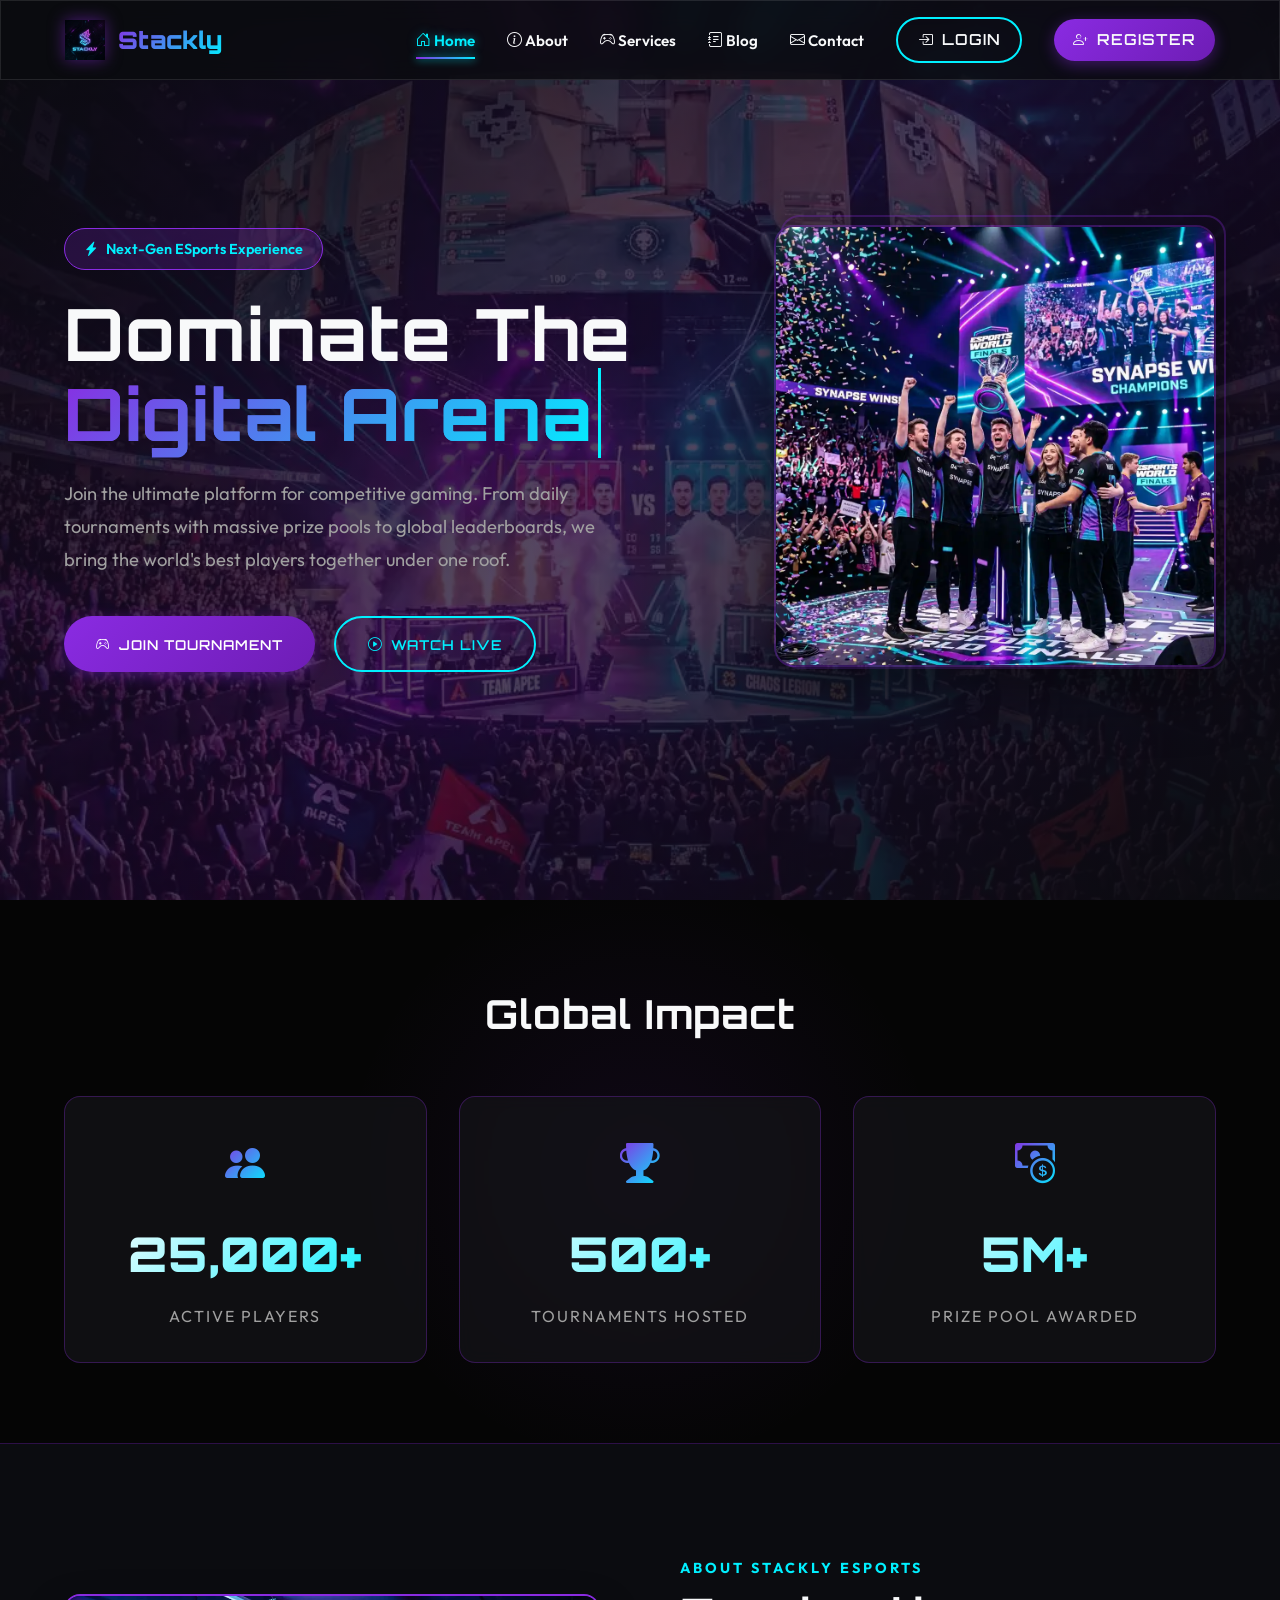
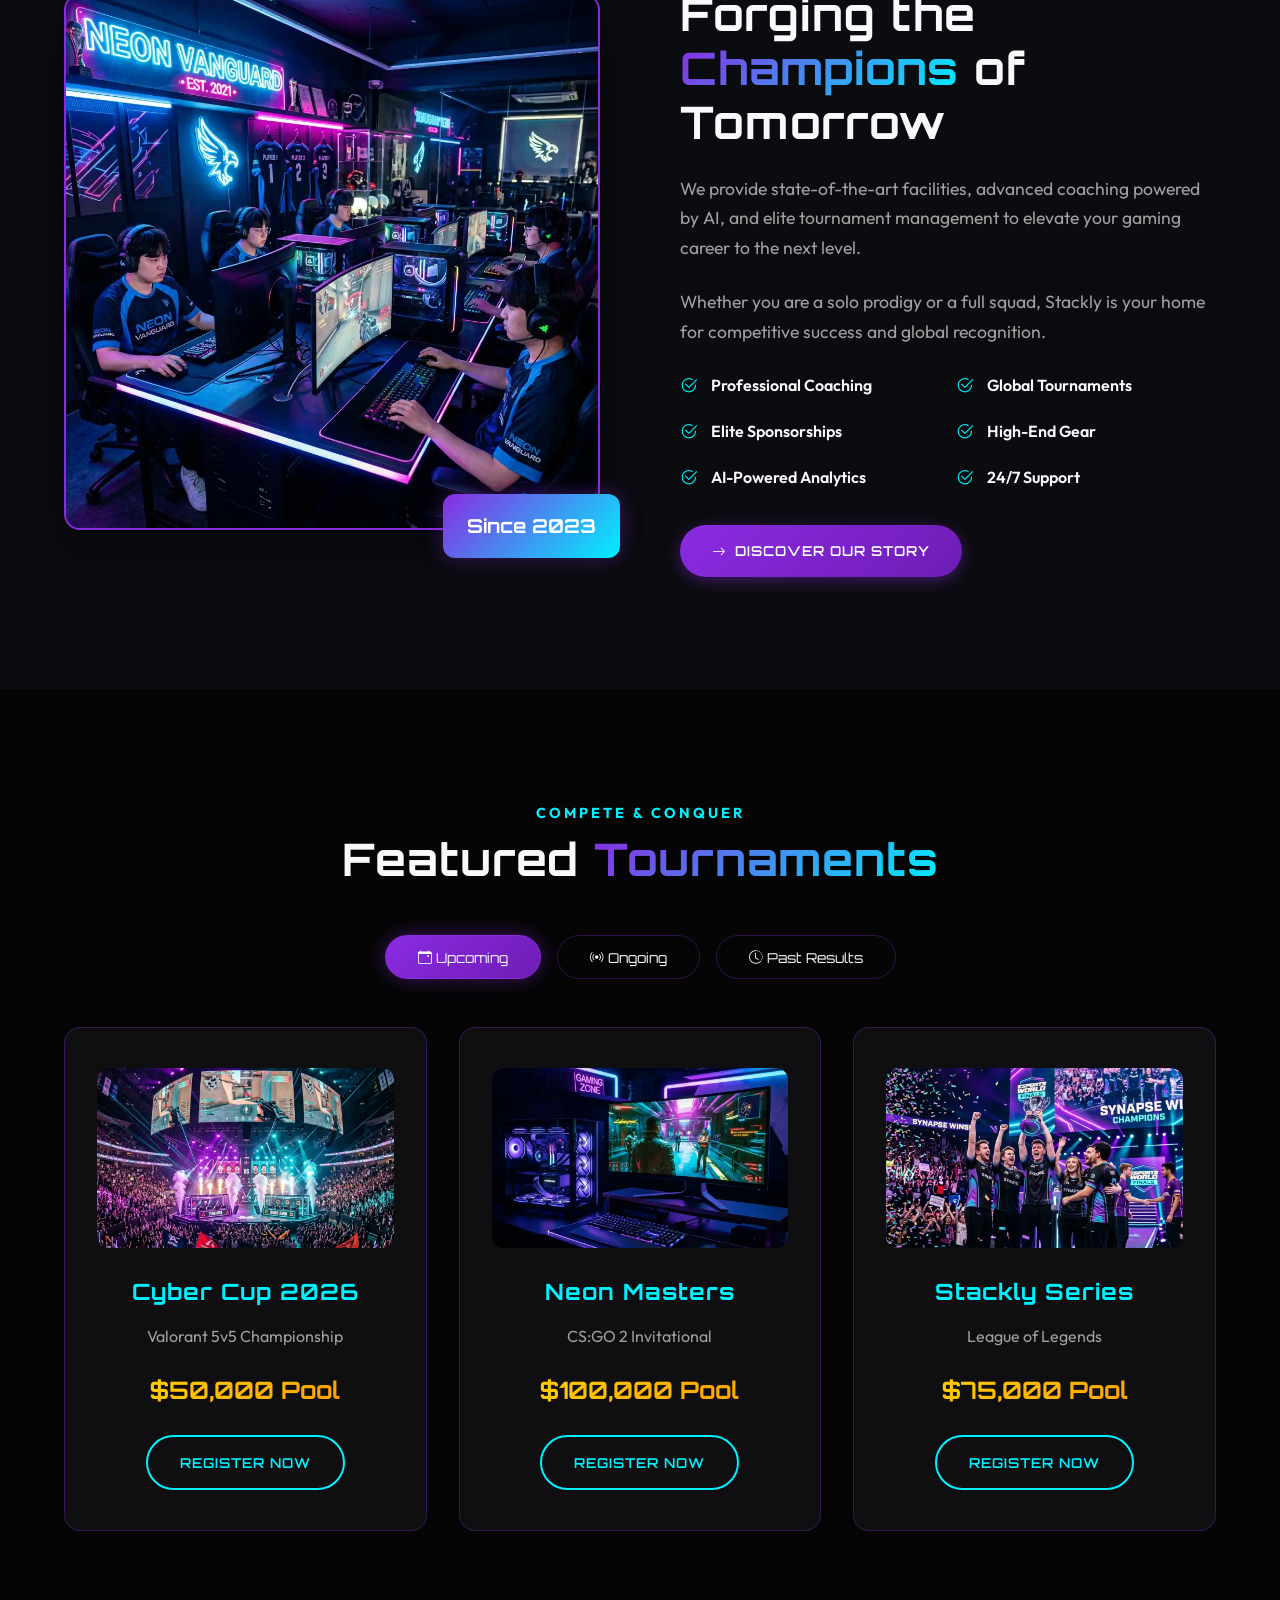
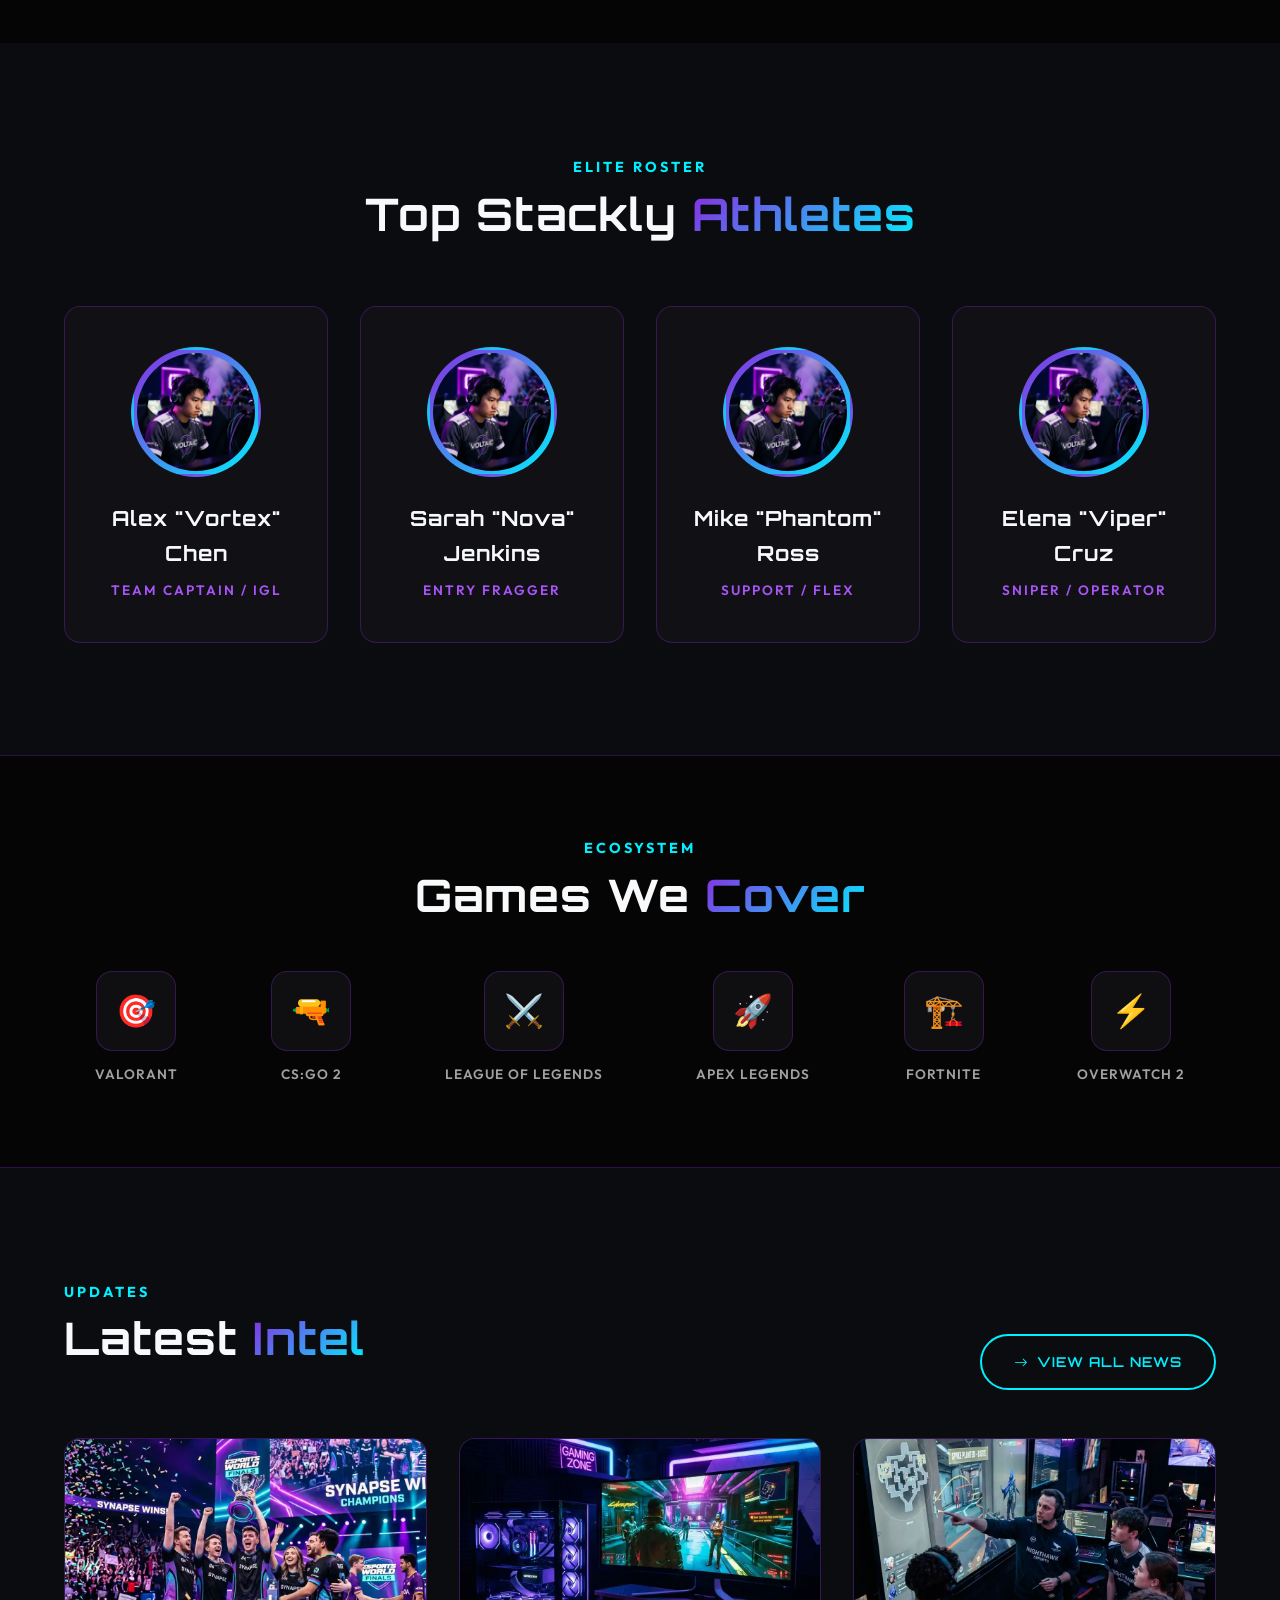
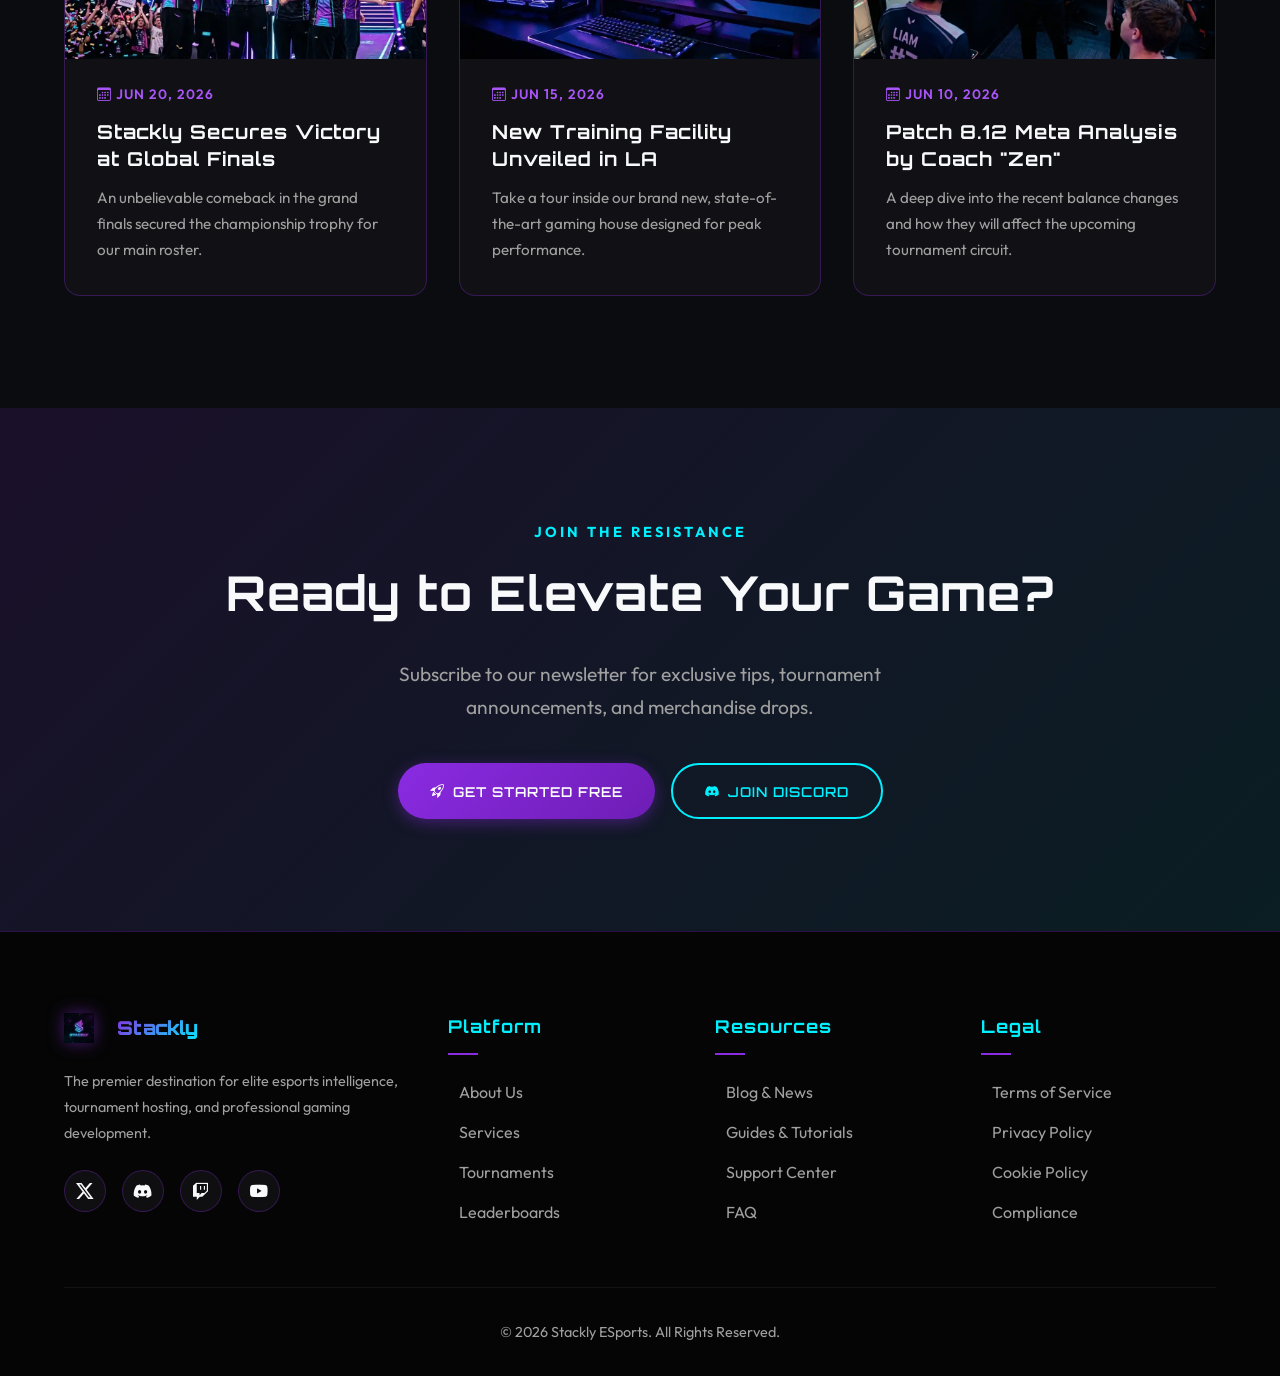
==== index.html @ c058a85f "Update website with premium design and images" ====
<!DOCTYPE html>
<html lang="en">
<head>
  <meta charset="UTF-8">
  <meta name="viewport" content="width=device-width, initial-scale=1.0">
  <meta name="description" content="Stackly ESports - The premier platform for professional gaming, tournaments, and esports news.">
  <title>Stackly || ESports Platform</title>
  <link href="https://cdn.jsdelivr.net/npm/bootstrap-icons@1.11.3/font/bootstrap-icons.css" rel="stylesheet">
  <link rel="stylesheet" href="style.css">
  <style>
    /* ===== HERO ===== */
    .hero-section {
      min-height: 100vh;
      display: flex;
      align-items: center;
      position: relative;
      overflow: hidden;
    }
    .hero-bg {
      position: absolute;
      top: 0; left: 0; width: 100%; height: 100%;
      z-index: 0;
    }
    .hero-bg img {
      width: 100%; height: 100%; object-fit: cover;
      filter: brightness(0.3);
    }
    .hero-overlay {
      position: absolute;
      top: 0; left: 0; width: 100%; height: 100%;
      background: linear-gradient(135deg, rgba(11,12,16,0.92), rgba(138,43,226,0.15), rgba(11,12,16,0.95));
      z-index: 1;
    }
    .hero-grid {
      display: grid;
      grid-template-columns: 1.2fr 0.8fr;
      gap: 3rem;
      align-items: center;
      position: relative;
      z-index: 2;
    }
    .hero-badge {
      display: inline-flex;
      align-items: center;
      gap: 0.5rem;
      padding: 0.5rem 1.2rem;
      background: rgba(138, 43, 226, 0.2);
      border: 1px solid var(--primary-color);
      border-radius: 25px;
      color: var(--secondary-color);
      font-weight: 600;
      margin-bottom: 1.5rem;
      font-size: 0.9rem;
      animation: pulse 2s ease infinite;
    }
    .hero-title {
      font-size: 4.5rem;
      line-height: 1.1;
      margin-bottom: 1.5rem;
    }
    .hero-title span {
      background: linear-gradient(135deg, var(--primary-color), var(--secondary-color));
      -webkit-background-clip: text;
      -webkit-text-fill-color: transparent;
      background-clip: text;
    }
    .typed-wrapper {
      display: inline-block;
      min-width: 200px;
    }
    .typed-text {
      border-right: 3px solid var(--secondary-color);
      padding-right: 5px;
      animation: glow 2s ease infinite;
    }
    .hero-text {
      font-size: 1.15rem;
      color: var(--text-muted);
      max-width: 550px;
      margin-bottom: 2.5rem;
      line-height: 1.8;
    }
    .hero-buttons {
      display: flex;
      gap: 1.2rem;
      flex-wrap: wrap;
    }
    .hero-image {
      position: relative;
    }
    .hero-image img {
      width: 100%;
      border-radius: 20px;
      border: 2px solid var(--border-color);
      box-shadow: 0 20px 60px rgba(0,0,0,0.5);
      animation: float 6s ease-in-out infinite;
    }
    .hero-image::before {
      content: '';
      position: absolute;
      top: -10px; right: -10px;
      width: 100%; height: 100%;
      border: 2px solid var(--primary-color);
      border-radius: 20px;
      z-index: -1;
      opacity: 0.3;
    }

    /* ===== STATS ===== */
    .stats-section {
      padding: 5rem 0;
      background: var(--darker-bg);
      border-bottom: 1px solid var(--border-color);
      position: relative;
      overflow: hidden;
    }
    .stats-section::before {
      content: '';
      position: absolute;
      top: 50%; left: 50%;
      width: 600px; height: 600px;
      background: radial-gradient(circle, rgba(138,43,226,0.08), transparent 70%);
      transform: translate(-50%, -50%);
    }
    .stats-title { text-align: center; font-size: 2.5rem; margin-bottom: 3rem; position: relative; }
    .stats-grid { display: grid; grid-template-columns: repeat(auto-fit, minmax(250px, 1fr)); gap: 2rem; }
    .stat-card { text-align: center; padding: 2rem; position: relative; }
    .stat-icon { font-size: 2.5rem; margin-bottom: 1rem; }
    .stat-icon i { background: linear-gradient(135deg, var(--primary-color), var(--secondary-color)); -webkit-background-clip: text; -webkit-text-fill-color: transparent; }
    .stat-number { font-size: 3rem; font-weight: 900; font-family: 'Orbitron', sans-serif; background: linear-gradient(135deg, #fff, var(--secondary-color)); -webkit-background-clip: text; -webkit-text-fill-color: transparent; }
    .stat-label { font-size: 1rem; color: var(--text-muted); text-transform: uppercase; letter-spacing: 2px; margin-top: 0.5rem; }

    /* ===== ABOUT ===== */
    .about-section { padding: 7rem 0; position: relative; overflow: hidden; }
    .about-grid { display: grid; grid-template-columns: 1fr 1fr; gap: 5rem; align-items: center; }
    .about-img { position: relative; }
    .about-img img {
      width: 100%;
      border-radius: 16px;
      border: 2px solid var(--primary-color);
      box-shadow: 0 20px 40px rgba(0,0,0,0.4);
      transition: var(--transition);
    }
    .about-img:hover img {
      box-shadow: 0 25px 50px rgba(138,43,226,0.3);
      transform: scale(1.02);
    }
    .about-img .floating-badge {
      position: absolute;
      bottom: -20px;
      right: -20px;
      background: linear-gradient(135deg, var(--primary-color), var(--secondary-color));
      color: #fff;
      padding: 1rem 1.5rem;
      border-radius: 12px;
      font-family: 'Orbitron', sans-serif;
      font-weight: 700;
      font-size: 1.2rem;
      box-shadow: var(--glow-purple);
      animation: float 4s ease-in-out infinite;
    }
    .about-text p { color: var(--text-muted); margin-bottom: 1.5rem; font-size: 1.1rem; }
    .features-list { display: grid; grid-template-columns: 1fr 1fr; gap: 1rem; margin-bottom: 2rem; }
    .features-list li { display: flex; align-items: center; gap: 0.8rem; font-weight: 600; transition: var(--transition); }
    .features-list li:hover { transform: translateX(5px); color: var(--secondary-color); }
    .features-list i { color: var(--secondary-color); font-size: 1.1rem; }

    /* ===== TOURNAMENTS ===== */
    .tournaments-section { padding: 7rem 0; background: var(--darker-bg); position: relative; overflow: hidden; }
    .tournaments-header { text-align: center; margin-bottom: 3rem; }
    .tab-buttons { display: flex; justify-content: center; gap: 1rem; margin-bottom: 3rem; flex-wrap: wrap; }
    .tab-btn { background: transparent; color: var(--text-light); border: 1px solid var(--border-color); padding: 0.8rem 2rem; border-radius: 30px; font-family: 'Orbitron', sans-serif; cursor: pointer; transition: var(--transition); font-size: 0.85rem; }
    .tab-btn.active, .tab-btn:hover { background: linear-gradient(135deg, var(--primary-color), #6e1db5); border-color: var(--primary-color); box-shadow: var(--glow-purple); }
    .tab-pane { display: none; }
    .tab-pane.active { display: grid; grid-template-columns: repeat(auto-fit, minmax(300px, 1fr)); gap: 2rem; animation: fadeUp 0.6s ease forwards; }
    .tournament-card { text-align: center; padding: 2.5rem 2rem; }
    .tournament-card .card-img { width: 100%; height: 180px; border-radius: 12px; overflow: hidden; margin-bottom: 1.5rem; }
    .tournament-card .card-img img { width: 100%; height: 100%; object-fit: cover; transition: var(--transition); }
    .tournament-card:hover .card-img img { transform: scale(1.1); }
    .tournament-card h3 { color: var(--secondary-color); margin-bottom: 0.8rem; font-size: 1.4rem; }
    .tournament-card p { color: var(--text-muted); margin-bottom: 1.2rem; }
    .prize { font-size: 1.5rem; font-weight: bold; background: linear-gradient(135deg, var(--accent-gold), #ff9800); -webkit-background-clip: text; -webkit-text-fill-color: transparent; margin-bottom: 1.5rem; display: block; font-family: 'Orbitron', sans-serif; }

    /* ===== PLAYERS ===== */
    .players-section { padding: 7rem 0; position: relative; }
    .players-header { text-align: center; margin-bottom: 4rem; }
    .players-grid { display: grid; grid-template-columns: repeat(auto-fit, minmax(250px, 1fr)); gap: 2rem; }
    .player-card { text-align: center; overflow: hidden; padding: 2.5rem 2rem; }
    .player-card .avatar {
      width: 130px; height: 130px;
      border-radius: 50%;
      border: 3px solid transparent;
      margin: 0 auto 1.5rem;
      overflow: hidden;
      position: relative;
      background: linear-gradient(135deg, var(--primary-color), var(--secondary-color));
      padding: 3px;
      animation: borderGlow 3s ease infinite;
    }
    .player-card .avatar-inner {
      width: 100%; height: 100%;
      border-radius: 50%;
      background: var(--darker-bg);
      display: flex;
      align-items: center;
      justify-content: center;
      font-size: 3rem;
      overflow: hidden;
    }
    .player-card .avatar-inner img { width: 100%; height: 100%; object-fit: cover; }
    .player-card h3 { font-size: 1.3rem; margin-bottom: 0.5rem; }
    .player-card .role { color: var(--primary-light); font-weight: 600; text-transform: uppercase; font-size: 0.85rem; letter-spacing: 2px; }

    /* ===== GAMES WE COVER ===== */
    .games-section { padding: 5rem 0; background: var(--darker-bg); border-top: 1px solid var(--border-color); border-bottom: 1px solid var(--border-color); }
    .games-grid { display: flex; justify-content: space-around; align-items: center; flex-wrap: wrap; gap: 2rem; }
    .game-item { text-align: center; transition: var(--transition); cursor: pointer; }
    .game-item:hover { transform: translateY(-10px); }
    .game-icon { width: 80px; height: 80px; border-radius: 16px; background: var(--card-bg); border: 1px solid var(--border-color); display: flex; align-items: center; justify-content: center; font-size: 2rem; margin: 0 auto 0.8rem; transition: var(--transition); }
    .game-item:hover .game-icon { border-color: var(--secondary-color); box-shadow: var(--glow-cyan); background: rgba(0, 240, 255, 0.1); }
    .game-name { font-size: 0.85rem; color: var(--text-muted); font-weight: 600; text-transform: uppercase; letter-spacing: 1px; }

    /* ===== NEWS ===== */
    .news-section { padding: 7rem 0; }
    .news-header { display: flex; justify-content: space-between; align-items: flex-end; margin-bottom: 3rem; }
    .news-grid { display: grid; grid-template-columns: repeat(auto-fit, minmax(300px, 1fr)); gap: 2rem; }
    .news-card { padding: 0; overflow: hidden; }
    .news-card-img { width: 100%; height: 220px; overflow: hidden; }
    .news-card-img img { width: 100%; height: 100%; object-fit: cover; transition: transform 0.6s ease; }
    .news-card:hover .news-card-img img { transform: scale(1.1); }
    .news-card-content { padding: 1.5rem 2rem 2rem; }
    .news-date { color: var(--primary-light); font-size: 0.85rem; font-weight: 600; margin-bottom: 0.8rem; display: block; letter-spacing: 1px; }
    .news-title { font-size: 1.2rem; margin-bottom: 0.8rem; line-height: 1.4; }
    .news-title a { transition: var(--transition); }
    .news-title a:hover { color: var(--secondary-color); }
    .news-excerpt { color: var(--text-muted); font-size: 0.95rem; }

    /* ===== CTA ===== */
    .cta-section {
      padding: 7rem 0;
      text-align: center;
      position: relative;
      overflow: hidden;
    }
    .cta-section::before {
      content: '';
      position: absolute;
      top: 0; left: 0; width: 100%; height: 100%;
      background: linear-gradient(135deg, rgba(138,43,226,0.12), rgba(0,240,255,0.08));
      z-index: 0;
    }
    .cta-section .container { position: relative; z-index: 1; }
    .cta-section h2 { font-size: 3rem; margin-bottom: 1.5rem; animation: glow 3s ease infinite; }
    .cta-section p { color: var(--text-muted); font-size: 1.2rem; max-width: 600px; margin: 0 auto 2.5rem; }

    @media (max-width: 768px) {
      .hero-title { font-size: 2.5rem; }
      .hero-grid { grid-template-columns: 1fr; text-align: center; }
      .hero-text { margin: 0 auto 2rem; }
      .hero-buttons { justify-content: center; }
      .hero-image { margin-top: 2rem; }
      .about-grid { grid-template-columns: 1fr; }
      .about-img .floating-badge { right: 10px; bottom: -15px; }
      .news-header { flex-direction: column; gap: 1rem; align-items: flex-start; }
    }
  </style>
</head>
<body>
  <!-- SPLASH SCREEN -->
  <div class="splash-screen" id="splashScreen">
    <div class="splash-particles">
      <div class="splash-particle"></div><div class="splash-particle"></div><div class="splash-particle"></div>
      <div class="splash-particle"></div><div class="splash-particle"></div><div class="splash-particle"></div>
    </div>
    <div class="splash-logo">
      <img src="assets/images/logo.webp" alt="Stackly Logo">
    </div>
    <div class="splash-brand">Stackly</div>
    <div class="splash-tagline">Initializing Mainframe</div>
    <div class="splash-loader">
      <div class="splash-loader-bar"></div>
    </div>
  </div>  <!-- NAVBAR -->
  <nav class="navbar glass" id="navbar">
    <div class="container">
      <a href="index.html" class="navbar-brand">
        <img src="assets/images/logo.webp" alt="Stackly Logo" class="logo-img">
        <span class="brand-text">Stackly</span>
      </a>
      <ul class="nav-links" id="navLinks">
        <li><a href="index.html" class="active"><i class="bi bi-house-door"></i> Home</a></li>
        <li><a href="about.html"><i class="bi bi-info-circle"></i> About</a></li>
        <li><a href="services.html"><i class="bi bi-controller"></i> Services</a></li>
        <li><a href="blog.html"><i class="bi bi-journal-text"></i> Blog</a></li>
        <li><a href="contact.html"><i class="bi bi-envelope"></i> Contact</a></li>
        <li><a href="login.html" class="btn-secondary" style="padding: 0.5rem 1.2rem;"><i class="bi bi-box-arrow-in-right"></i> Login</a></li>
        <li><a href="register.html" class="btn-primary" style="padding: 0.5rem 1.2rem;"><i class="bi bi-person-plus"></i> Register</a></li>
      </ul>
      <button class="hamburger" aria-label="Toggle navigation">
        <span></span><span></span><span></span>
      </button>
    </div>
  </nav>
  <div class="nav-overlay" id="navOverlay"></div>

  <!-- SECTION 1: HERO -->
  <section class="hero-section" id="hero">
    <div class="hero-bg">
      <img src="assets/images/esports-crowd.webp" alt="ESports Arena">
    </div>
    <div class="hero-overlay"></div>
    <div class="particles">
      <div class="particle"></div><div class="particle"></div><div class="particle"></div>
      <div class="particle"></div><div class="particle"></div><div class="particle"></div>
      <div class="particle"></div><div class="particle"></div>
    </div>
    <div class="container">
      <div class="hero-grid">
        <div class="hero-content fade-up">
          <div class="hero-badge">
            <i class="bi bi-lightning-charge-fill"></i> Next-Gen ESports Experience
          </div>
          <h1 class="hero-title">
            Dominate The<br><span class="typed-wrapper"><span class="typed-text" data-words='["Digital Arena","Global Stage","Competition","Battlefield"]'></span></span>
          </h1>
          <p class="hero-text">
            Join the ultimate platform for competitive gaming. From daily tournaments with massive prize pools to global leaderboards, we bring the world's best players together under one roof.
          </p>
          <div class="hero-buttons">
            <a href="error.html" class="btn-primary">
              <i class="bi bi-controller"></i> Join Tournament
            </a>
            <a href="error.html" class="btn-secondary">
              <i class="bi bi-play-circle"></i> Watch Live
            </a>
          </div>
        </div>
        <div class="hero-image slide-right">
          <img src="assets/images/tournament.webp" alt="Tournament Victory">
        </div>
      </div>
    </div>
  </section>

  <!-- SECTION 2: STATS -->
  <section class="stats-section" id="stats">
    <div class="container">
      <h2 class="stats-title fade-up">Global <span>Impact</span></h2>
      <div class="stats-grid stagger-children">
        <div class="glass-card stat-card fade-up">
          <div class="stat-icon"><i class="bi bi-people-fill"></i></div>
          <div class="stat-number counter" data-target="25000" data-suffix="+">0</div>
          <div class="stat-label">Active Players</div>
        </div>
        <div class="glass-card stat-card fade-up">
          <div class="stat-icon"><i class="bi bi-trophy-fill"></i></div>
          <div class="stat-number counter" data-target="500" data-suffix="+">0</div>
          <div class="stat-label">Tournaments Hosted</div>
        </div>
        <div class="glass-card stat-card fade-up">
          <div class="stat-icon"><i class="bi bi-cash-coin"></i></div>
          <div class="stat-number counter" data-target="5" data-suffix="M+">0</div>
          <div class="stat-label">Prize Pool Awarded</div>
        </div>
      </div>
    </div>
  </section>

  <!-- SECTION 3: ABOUT US -->
  <section class="about-section" id="about">
    <div class="container about-grid">
      <div class="about-img slide-left">
        <img src="assets/images/about-img.webp" alt="ESports Team Setup">
        <div class="floating-badge">Since 2023</div>
      </div>
      <div class="about-text slide-right">
        <div class="section-subtitle">About Stackly ESports</div>
        <h2 class="section-title">Forging the <span>Champions</span> of Tomorrow</h2>
        <p>We provide state-of-the-art facilities, advanced coaching powered by AI, and elite tournament management to elevate your gaming career to the next level.</p>
        <p>Whether you are a solo prodigy or a full squad, Stackly is your home for competitive success and global recognition.</p>
        <ul class="features-list">
          <li><i class="bi bi-check2-circle"></i> Professional Coaching</li>
          <li><i class="bi bi-check2-circle"></i> Global Tournaments</li>
          <li><i class="bi bi-check2-circle"></i> Elite Sponsorships</li>
          <li><i class="bi bi-check2-circle"></i> High-End Gear</li>
          <li><i class="bi bi-check2-circle"></i> AI-Powered Analytics</li>
          <li><i class="bi bi-check2-circle"></i> 24/7 Support</li>
        </ul>
        <a href="about.html" class="btn-primary"><i class="bi bi-arrow-right"></i> Discover Our Story</a>
      </div>
    </div>
  </section>

  <!-- SECTION 4: TOURNAMENTS (TABS) -->
  <section class="tournaments-section" id="tournaments">
    <div class="particles">
      <div class="particle"></div><div class="particle"></div><div class="particle"></div>
      <div class="particle"></div><div class="particle"></div><div class="particle"></div>
      <div class="particle"></div><div class="particle"></div>
    </div>
    <div class="container">
      <div class="tournaments-header fade-up">
        <div class="section-subtitle">Compete & Conquer</div>
        <h2 class="section-title">Featured <span>Tournaments</span></h2>
      </div>
      <div class="tab-buttons fade-up">
        <button class="tab-btn active" data-tab="upcoming" onclick="switchTab('upcoming')"><i class="bi bi-calendar-event"></i> Upcoming</button>
        <button class="tab-btn" data-tab="ongoing" onclick="switchTab('ongoing')"><i class="bi bi-broadcast"></i> Ongoing</button>
        <button class="tab-btn" data-tab="past" onclick="switchTab('past')"><i class="bi bi-clock-history"></i> Past Results</button>
      </div>
      <div class="tab-content fade-up">
        <div class="tab-pane active" id="upcoming">
          <div class="glass-card tournament-card">
            <div class="card-img"><img src="assets/images/esports-crowd.webp" alt="Cyber Cup"></div>
            <h3>Cyber Cup 2026</h3>
            <p>Valorant 5v5 Championship</p>
            <span class="prize">$50,000 Pool</span>
            <a href="error.html" class="btn-secondary">Register Now</a>
          </div>
          <div class="glass-card tournament-card">
            <div class="card-img"><img src="assets/images/gaming-setup.webp" alt="Neon Masters"></div>
            <h3>Neon Masters</h3>
            <p>CS:GO 2 Invitational</p>
            <span class="prize">$100,000 Pool</span>
            <a href="error.html" class="btn-secondary">Register Now</a>
          </div>
          <div class="glass-card tournament-card">
            <div class="card-img"><img src="assets/images/tournament.webp" alt="Stackly Series"></div>
            <h3>Stackly Series</h3>
            <p>League of Legends</p>
            <span class="prize">$75,000 Pool</span>
            <a href="error.html" class="btn-secondary">Register Now</a>
          </div>
        </div>
        <div class="tab-pane" id="ongoing">
          <div class="glass-card tournament-card">
            <div class="card-img"><img src="assets/images/hero-bg.webp" alt="Weekly Rumble"></div>
            <h3>Weekly Rumble</h3>
            <p>Apex Legends Trios</p>
            <span class="prize" style="-webkit-text-fill-color: #00ff88;">⚡ Live Now</span>
            <a href="error.html" class="btn-primary">Watch Stream</a>
          </div>
          <div class="glass-card tournament-card">
            <div class="card-img"><img src="assets/images/coaching.webp" alt="Duo Showdown"></div>
            <h3>Duo Showdown</h3>
            <p>Fortnite Duos</p>
            <span class="prize" style="-webkit-text-fill-color: #00ff88;">⚡ Live Now</span>
            <a href="error.html" class="btn-primary">Watch Stream</a>
          </div>
        </div>
        <div class="tab-pane" id="past">
          <div class="glass-card tournament-card">
            <div class="card-img"><img src="assets/images/tournament.webp" alt="Winter Brawl"></div>
            <h3>Winter Brawl 2025</h3>
            <p>Winner: Team Stackly</p>
            <span class="prize">View Brackets</span>
            <a href="error.html" class="btn-secondary">Read More</a>
          </div>
        </div>
      </div>
    </div>
  </section>

  <!-- SECTION 5: PLAYERS -->
  <section class="players-section" id="players">
    <div class="container">
      <div class="players-header fade-up">
        <div class="section-subtitle">Elite Roster</div>
        <h2 class="section-title">Top Stackly <span>Athletes</span></h2>
      </div>
      <div class="players-grid stagger-children">
        <div class="glass-card player-card fade-up">
          <div class="avatar"><div class="avatar-inner"><img src="assets/images/player-portrait.webp" alt="Alex Vortex"></div></div>
          <h3>Alex "Vortex" Chen</h3>
          <div class="role">Team Captain / IGL</div>
        </div>
        <div class="glass-card player-card fade-up">
          <div class="avatar"><div class="avatar-inner"><img src="assets/images/player-portrait.webp" alt="Sarah Nova"></div></div>
          <h3>Sarah "Nova" Jenkins</h3>
          <div class="role">Entry Fragger</div>
        </div>
        <div class="glass-card player-card fade-up">
          <div class="avatar"><div class="avatar-inner"><img src="assets/images/player-portrait.webp" alt="Mike Phantom"></div></div>
          <h3>Mike "Phantom" Ross</h3>
          <div class="role">Support / Flex</div>
        </div>
        <div class="glass-card player-card fade-up">
          <div class="avatar"><div class="avatar-inner"><img src="assets/images/player-portrait.webp" alt="Elena Viper"></div></div>
          <h3>Elena "Viper" Cruz</h3>
          <div class="role">Sniper / Operator</div>
        </div>
      </div>
    </div>
  </section>

  <!-- SECTION 6: GAMES WE COVER -->
  <section class="games-section" id="games">
    <div class="container">
      <div style="text-align: center; margin-bottom: 3rem;" class="fade-up">
        <div class="section-subtitle">Ecosystem</div>
        <h2 class="section-title">Games We <span>Cover</span></h2>
      </div>
      <div class="games-grid stagger-children">
        <div class="game-item fade-up">
          <div class="game-icon">🎯</div>
          <div class="game-name">Valorant</div>
        </div>
        <div class="game-item fade-up">
          <div class="game-icon">🔫</div>
          <div class="game-name">CS:GO 2</div>
        </div>
        <div class="game-item fade-up">
          <div class="game-icon">⚔️</div>
          <div class="game-name">League of Legends</div>
        </div>
        <div class="game-item fade-up">
          <div class="game-icon">🚀</div>
          <div class="game-name">Apex Legends</div>
        </div>
        <div class="game-item fade-up">
          <div class="game-icon">🏗️</div>
          <div class="game-name">Fortnite</div>
        </div>
        <div class="game-item fade-up">
          <div class="game-icon">⚡</div>
          <div class="game-name">Overwatch 2</div>
        </div>
      </div>
    </div>
  </section>

  <!-- SECTION 7: NEWS -->
  <section class="news-section" id="news">
    <div class="container">
      <div class="news-header fade-up">
        <div>
          <div class="section-subtitle">Updates</div>
          <h2 class="section-title">Latest <span>Intel</span></h2>
        </div>
        <a href="blog.html" class="btn-secondary"><i class="bi bi-arrow-right"></i> View All News</a>
      </div>
      <div class="news-grid stagger-children">
        <div class="glass-card news-card fade-up">
          <div class="news-card-img"><img src="assets/images/tournament.webp" alt="News"></div>
          <div class="news-card-content">
            <span class="news-date"><i class="bi bi-calendar3"></i> JUN 20, 2026</span>
            <h3 class="news-title"><a href="error.html">Stackly Secures Victory at Global Finals</a></h3>
            <p class="news-excerpt">An unbelievable comeback in the grand finals secured the championship trophy for our main roster.</p>
          </div>
        </div>
        <div class="glass-card news-card fade-up">
          <div class="news-card-img"><img src="assets/images/gaming-setup.webp" alt="News"></div>
          <div class="news-card-content">
            <span class="news-date"><i class="bi bi-calendar3"></i> JUN 15, 2026</span>
            <h3 class="news-title"><a href="error.html">New Training Facility Unveiled in LA</a></h3>
            <p class="news-excerpt">Take a tour inside our brand new, state-of-the-art gaming house designed for peak performance.</p>
          </div>
        </div>
        <div class="glass-card news-card fade-up">
          <div class="news-card-img"><img src="assets/images/coaching.webp" alt="News"></div>
          <div class="news-card-content">
            <span class="news-date"><i class="bi bi-calendar3"></i> JUN 10, 2026</span>
            <h3 class="news-title"><a href="error.html">Patch 8.12 Meta Analysis by Coach "Zen"</a></h3>
            <p class="news-excerpt">A deep dive into the recent balance changes and how they will affect the upcoming tournament circuit.</p>
          </div>
        </div>
      </div>
    </div>
  </section>

  <!-- SECTION 8: CTA -->
  <section class="cta-section" id="cta">
    <div class="particles">
      <div class="particle"></div><div class="particle"></div><div class="particle"></div>
      <div class="particle"></div><div class="particle"></div><div class="particle"></div>
      <div class="particle"></div><div class="particle"></div>
    </div>
    <div class="container fade-up">
      <div class="section-subtitle">Join The Resistance</div>
      <h2>Ready to Elevate Your <span>Game</span>?</h2>
      <p>Subscribe to our newsletter for exclusive tips, tournament announcements, and merchandise drops.</p>
      <div style="display: flex; gap: 1rem; justify-content: center; flex-wrap: wrap;">
        <a href="login.html" class="btn-primary"><i class="bi bi-rocket-takeoff"></i> Get Started Free</a>
        <a href="error.html" class="btn-secondary"><i class="bi bi-discord"></i> Join Discord</a>
      </div>
    </div>
  </section>

  <!-- FOOTER -->
  <footer>
    <div class="container">
      <div class="footer-grid">
        <div class="footer-col">
          <a href="index.html" class="navbar-brand" style="margin-bottom: 1.5rem; display: flex;">
            <img src="assets/images/logo.webp" alt="Stackly Logo" style="height:30px; margin-right: 10px;">
            <span class="brand-text" style="font-size: 1.2rem;">Stackly</span>
          </a>
          <p style="color: var(--text-muted); font-size: 0.9rem; margin-bottom: 1.5rem; line-height: 1.8;">
            The premier destination for elite esports intelligence, tournament hosting, and professional gaming development.
          </p>
          <div class="social-icons">
            <a href="error.html" title="Twitter"><i class="bi bi-twitter-x"></i></a>
            <a href="error.html" title="Discord"><i class="bi bi-discord"></i></a>
            <a href="error.html" title="Twitch"><i class="bi bi-twitch"></i></a>
            <a href="error.html" title="YouTube"><i class="bi bi-youtube"></i></a>
          </div>
        </div>
        <div class="footer-col">
          <h4>Platform</h4>
          <ul class="footer-links">
            <li><a href="about.html">About Us</a></li>
            <li><a href="services.html">Services</a></li>
            <li><a href="error.html">Tournaments</a></li>
            <li><a href="error.html">Leaderboards</a></li>
          </ul>
        </div>
        <div class="footer-col">
          <h4>Resources</h4>
          <ul class="footer-links">
            <li><a href="blog.html">Blog & News</a></li>
            <li><a href="error.html">Guides & Tutorials</a></li>
            <li><a href="contact.html">Support Center</a></li>
            <li><a href="error.html">FAQ</a></li>
          </ul>
        </div>
        <div class="footer-col">
          <h4>Legal</h4>
          <ul class="footer-links">
            <li><a href="error.html">Terms of Service</a></li>
            <li><a href="error.html">Privacy Policy</a></li>
            <li><a href="error.html">Cookie Policy</a></li>
            <li><a href="error.html">Compliance</a></li>
          </ul>
        </div>
      </div>
      <div class="footer-bottom">
        <p>&copy; 2026 Stackly ESports. All Rights Reserved.</p>
      </div>
    </div>
  </footer>

  <!-- BACK TO TOP -->
  <button class="back-to-top" aria-label="Back to top"><i class="bi bi-chevron-up"></i></button>

  <script src="script.js"></script>
</body>
</html>
---- style.css ----
@import url('https://fonts.googleapis.com/css2?family=Outfit:wght@300;400;600;800&family=Orbitron:wght@400;700;900&display=swap');

:root {
  --primary-color: #8A2BE2;
  --primary-light: #a855f7;
  --secondary-color: #00F0FF;
  --accent-pink: #ff3366;
  --accent-gold: #ffd700;
  --dark-bg: #0b0c10;
  --darker-bg: #050505;
  --card-bg: rgba(20, 20, 25, 0.7);
  --text-light: #f8f9fa;
  --text-muted: #a0a0a0;
  --border-color: rgba(138, 43, 226, 0.3);
  --glass-bg: rgba(11, 12, 16, 0.8);
  --glass-border: rgba(255, 255, 255, 0.1);
  --transition: all 0.4s cubic-bezier(0.25, 0.8, 0.25, 1);
  --nav-height: 80px;
  --glow-purple: 0 0 20px rgba(138, 43, 226, 0.4);
  --glow-cyan: 0 0 20px rgba(0, 240, 255, 0.4);
}

/* ===== SCROLLBAR ===== */
::-webkit-scrollbar { width: 8px; }
::-webkit-scrollbar-track { background: var(--darker-bg); }
::-webkit-scrollbar-thumb { background: var(--primary-color); border-radius: 4px; }
::-webkit-scrollbar-thumb:hover { background: var(--secondary-color); }

* {
  margin: 0;
  padding: 0;
  box-sizing: border-box;
}

html {
  scroll-behavior: smooth;
}

body {
  font-family: 'Outfit', sans-serif;
  background-color: var(--dark-bg);
  color: var(--text-light);
  line-height: 1.7;
  overflow-x: hidden;
}

h1, h2, h3, h4, h5, h6 {
  font-family: 'Orbitron', sans-serif;
  font-weight: 700;
  letter-spacing: 1px;
}

a {
  text-decoration: none;
  color: inherit;
}

ul {
  list-style: none;
}

img {
  max-width: 100%;
  height: auto;
}

/* ===== CONTAINER ===== */
.container {
  width: 90%;
  max-width: 1200px;
  margin: 0 auto;
}

/* ===== GLASSMORPHISM ===== */
.glass {
  background: var(--glass-bg);
  backdrop-filter: blur(14px);
  -webkit-backdrop-filter: blur(14px);
  border: 1px solid var(--glass-border);
}

.glass-card {
  background: var(--card-bg);
  backdrop-filter: blur(8px);
  -webkit-backdrop-filter: blur(8px);
  border: 1px solid var(--border-color);
  border-radius: 16px;
  padding: 2rem;
  transition: var(--transition);
  position: relative;
  overflow: hidden;
}

/* Shimmer border on hover */
.glass-card::before {
  content: '';
  position: absolute;
  top: -2px; left: -2px; right: -2px; bottom: -2px;
  background: linear-gradient(45deg, transparent, var(--primary-color), var(--secondary-color), transparent);
  border-radius: 18px;
  z-index: -1;
  opacity: 0;
  transition: opacity 0.5s ease;
}

.glass-card:hover::before {
  opacity: 1;
}

.glass-card:hover {
  transform: translateY(-8px) scale(1.02);
  box-shadow: var(--glow-cyan);
}

/* ===== BUTTONS ===== */
.btn-primary, .btn-secondary {
  display: inline-flex;
  align-items: center;
  gap: 0.5rem;
  padding: 0.9rem 2rem;
  font-family: 'Orbitron', sans-serif;
  font-weight: 600;
  border-radius: 30px;
  cursor: pointer;
  transition: var(--transition);
  text-transform: uppercase;
  font-size: 0.85rem;
  border: none;
  position: relative;
  overflow: hidden;
  letter-spacing: 1px;
}

.btn-primary::after, .btn-secondary::after {
  content: '';
  position: absolute;
  top: 50%;
  left: 50%;
  width: 0;
  height: 0;
  background: rgba(255,255,255,0.15);
  border-radius: 50%;
  transition: width 0.6s ease, height 0.6s ease;
  transform: translate(-50%, -50%);
}

.btn-primary:hover::after, .btn-secondary:hover::after {
  width: 300px;
  height: 300px;
}

.btn-primary {
  background: linear-gradient(135deg, var(--primary-color), #6e1db5, var(--secondary-color));
  background-size: 200% 200%;
  color: #fff;
  box-shadow: 0 4px 15px rgba(138, 43, 226, 0.4);
  animation: gradientShift 4s ease infinite;
}
.btn-primary:hover {
  box-shadow: 0 8px 30px rgba(0, 240, 255, 0.5);
  transform: translateY(-3px);
}

.btn-secondary {
  background: transparent;
  color: var(--secondary-color);
  border: 2px solid var(--secondary-color);
}
.btn-secondary:hover {
  background: rgba(0, 240, 255, 0.1);
  box-shadow: var(--glow-cyan);
  transform: translateY(-3px);
}

/* ===== NAVBAR ===== */
.navbar {
  position: fixed;
  top: 0;
  left: 0;
  width: 100%;
  height: var(--nav-height);
  z-index: 1000;
  transition: var(--transition);
  display: flex;
  align-items: center;
}

.navbar.scrolled {
  background: rgba(5, 5, 5, 0.95) !important;
  backdrop-filter: blur(20px);
  box-shadow: 0 2px 20px rgba(0,0,0,0.5);
}

.navbar .container {
  display: flex;
  justify-content: space-between;
  align-items: center;
}

.navbar-brand {
  display: flex;
  align-items: center;
  gap: 0.8rem;
}

.navbar-brand img {
  height: 40px;
  width: auto;
  filter: drop-shadow(0 0 8px rgba(138, 43, 226, 0.5));
  transition: var(--transition);
}

.navbar-brand:hover img {
  filter: drop-shadow(0 0 15px rgba(0, 240, 255, 0.8));
  transform: rotate(5deg) scale(1.1);
}

.brand-text {
  font-family: 'Orbitron', sans-serif;
  font-size: 1.5rem;
  font-weight: 900;
  background: linear-gradient(135deg, var(--primary-color), var(--secondary-color));
  -webkit-background-clip: text;
  -webkit-text-fill-color: transparent;
  background-clip: text;
}

.nav-links {
  display: flex;
  align-items: center;
  gap: 2rem;
}

.nav-links a {
  font-weight: 600;
  font-size: 0.95rem;
  color: var(--text-light);
  transition: var(--transition);
  position: relative;
  padding: 0.3rem 0;
}

.nav-links a:hover, .nav-links a.active {
  color: var(--secondary-color);
  text-shadow: 0 0 10px rgba(0, 240, 255, 0.5);
}

.nav-links a::after {
  content: '';
  position: absolute;
  bottom: -5px;
  left: 0;
  width: 0;
  height: 2px;
  background: linear-gradient(90deg, var(--primary-color), var(--secondary-color));
  transition: var(--transition);
  box-shadow: 0 0 8px var(--secondary-color);
}

.nav-links a:hover::after, .nav-links a.active::after {
  width: 100%;
}

.hamburger {
  display: none;
  background: none;
  border: none;
  cursor: pointer;
  z-index: 1001;
}

.hamburger span {
  display: block;
  width: 28px;
  height: 3px;
  background-color: var(--text-light);
  margin: 6px 0;
  transition: var(--transition);
  border-radius: 3px;
}

.nav-overlay {
  display: none;
  position: fixed;
  top: 0;
  left: 0;
  width: 100%;
  height: 100%;
  background: rgba(0,0,0,0.85);
  z-index: 998;
  backdrop-filter: blur(5px);
}

.nav-overlay.active {
  display: block;
}

/* ===== ANIMATIONS ===== */
@keyframes fadeUp {
  from { opacity: 0; transform: translateY(40px); }
  to { opacity: 1; transform: translateY(0); }
}

@keyframes fadeIn {
  from { opacity: 0; }
  to { opacity: 1; }
}

@keyframes slideInLeft {
  from { opacity: 0; transform: translateX(-60px); }
  to { opacity: 1; transform: translateX(0); }
}

@keyframes slideInRight {
  from { opacity: 0; transform: translateX(60px); }
  to { opacity: 1; transform: translateX(0); }
}

@keyframes scaleIn {
  from { opacity: 0; transform: scale(0.8); }
  to { opacity: 1; transform: scale(1); }
}

@keyframes gradientShift {
  0% { background-position: 0% 50%; }
  50% { background-position: 100% 50%; }
  100% { background-position: 0% 50%; }
}

@keyframes float {
  0%, 100% { transform: translateY(0px); }
  50% { transform: translateY(-15px); }
}

@keyframes pulse {
  0%, 100% { box-shadow: 0 0 0 0 rgba(138, 43, 226, 0.4); }
  50% { box-shadow: 0 0 0 15px rgba(138, 43, 226, 0); }
}

@keyframes glow {
  0%, 100% { text-shadow: 0 0 5px rgba(0, 240, 255, 0.5); }
  50% { text-shadow: 0 0 20px rgba(0, 240, 255, 0.8), 0 0 40px rgba(138, 43, 226, 0.3); }
}

@keyframes borderGlow {
  0%, 100% { border-color: var(--primary-color); box-shadow: 0 0 10px rgba(138, 43, 226, 0.3); }
  50% { border-color: var(--secondary-color); box-shadow: 0 0 20px rgba(0, 240, 255, 0.3); }
}

@keyframes particleFloat {
  0% { transform: translateY(100vh) rotate(0deg); opacity: 0; }
  10% { opacity: 1; }
  90% { opacity: 1; }
  100% { transform: translateY(-100vh) rotate(720deg); opacity: 0; }
}

@keyframes typing {
  from { width: 0; }
  to { width: 100%; }
}

/* Animation Classes */
.fade-up {
  opacity: 0;
  transform: translateY(40px);
  transition: all 0.8s cubic-bezier(0.25, 0.8, 0.25, 1);
}

.fade-up.visible {
  opacity: 1;
  transform: translateY(0);
}

.slide-left {
  opacity: 0;
  transform: translateX(-60px);
  transition: all 0.8s cubic-bezier(0.25, 0.8, 0.25, 1);
}

.slide-left.visible {
  opacity: 1;
  transform: translateX(0);
}

.slide-right {
  opacity: 0;
  transform: translateX(60px);
  transition: all 0.8s cubic-bezier(0.25, 0.8, 0.25, 1);
}

.slide-right.visible {
  opacity: 1;
  transform: translateX(0);
}

.scale-in {
  opacity: 0;
  transform: scale(0.8);
  transition: all 0.8s cubic-bezier(0.25, 0.8, 0.25, 1);
}

.scale-in.visible {
  opacity: 1;
  transform: scale(1);
}

/* Staggered children */
.stagger-children > *:nth-child(1) { transition-delay: 0.1s; }
.stagger-children > *:nth-child(2) { transition-delay: 0.2s; }
.stagger-children > *:nth-child(3) { transition-delay: 0.3s; }
.stagger-children > *:nth-child(4) { transition-delay: 0.4s; }
.stagger-children > *:nth-child(5) { transition-delay: 0.5s; }
.stagger-children > *:nth-child(6) { transition-delay: 0.6s; }

/* ===== SECTION HEADER ===== */
.section-subtitle {
  color: var(--secondary-color);
  font-weight: 700;
  text-transform: uppercase;
  margin-bottom: 0.5rem;
  letter-spacing: 3px;
  font-size: 0.9rem;
}

.section-title {
  font-size: 2.8rem;
  margin-bottom: 1.5rem;
  line-height: 1.2;
}

.section-title span {
  background: linear-gradient(135deg, var(--primary-color), var(--secondary-color));
  -webkit-background-clip: text;
  -webkit-text-fill-color: transparent;
  background-clip: text;
}

/* ===== PARTICLES ===== */
.particles {
  position: absolute;
  top: 0;
  left: 0;
  width: 100%;
  height: 100%;
  overflow: hidden;
  pointer-events: none;
  z-index: 0;
}

.particle {
  position: absolute;
  width: 4px;
  height: 4px;
  background: var(--secondary-color);
  border-radius: 50%;
  animation: particleFloat linear infinite;
  opacity: 0;
}

.particle:nth-child(1) { left: 10%; animation-duration: 12s; animation-delay: 0s; width: 3px; height: 3px; }
.particle:nth-child(2) { left: 20%; animation-duration: 15s; animation-delay: 2s; width: 5px; height: 5px; background: var(--primary-color); }
.particle:nth-child(3) { left: 35%; animation-duration: 10s; animation-delay: 4s; }
.particle:nth-child(4) { left: 50%; animation-duration: 18s; animation-delay: 1s; width: 6px; height: 6px; background: var(--primary-light); }
.particle:nth-child(5) { left: 65%; animation-duration: 14s; animation-delay: 3s; width: 3px; height: 3px; }
.particle:nth-child(6) { left: 75%; animation-duration: 11s; animation-delay: 5s; background: var(--primary-color); }
.particle:nth-child(7) { left: 85%; animation-duration: 16s; animation-delay: 2.5s; width: 4px; height: 4px; }
.particle:nth-child(8) { left: 45%; animation-duration: 13s; animation-delay: 6s; width: 2px; height: 2px; }

/* ===== FOOTER ===== */
footer {
  background: var(--darker-bg);
  padding: 5rem 0 2rem;
  border-top: 1px solid var(--border-color);
  position: relative;
}

.footer-grid {
  display: grid;
  grid-template-columns: 1.5fr repeat(3, 1fr);
  gap: 2rem;
  margin-bottom: 3rem;
}

.footer-col h4 {
  color: var(--secondary-color);
  margin-bottom: 1.5rem;
  font-size: 1.1rem;
  position: relative;
  padding-bottom: 0.8rem;
}

.footer-col h4::after {
  content: '';
  position: absolute;
  bottom: 0;
  left: 0;
  width: 30px;
  height: 2px;
  background: var(--primary-color);
}

.footer-links li {
  margin-bottom: 0.8rem;
}

.footer-links a {
  color: var(--text-muted);
  transition: var(--transition);
  position: relative;
  display: inline-block;
}

.footer-links a::before {
  content: '→';
  margin-right: 0;
  opacity: 0;
  transition: var(--transition);
}

.footer-links a:hover {
  color: var(--secondary-color);
  padding-left: 20px;
}

.footer-links a:hover::before {
  margin-right: 8px;
  opacity: 1;
}

.social-icons {
  display: flex;
  gap: 1rem;
}

.social-icons a {
  width: 42px;
  height: 42px;
  border-radius: 50%;
  background: var(--card-bg);
  display: flex;
  align-items: center;
  justify-content: center;
  color: var(--text-light);
  transition: var(--transition);
  border: 1px solid var(--border-color);
  font-size: 1.1rem;
}

.social-icons a:hover {
  background: var(--primary-color);
  transform: translateY(-5px) rotate(10deg);
  box-shadow: var(--glow-purple);
  border-color: var(--primary-color);
}

.footer-bottom {
  text-align: center;
  padding-top: 2rem;
  border-top: 1px solid rgba(255,255,255,0.05);
  color: var(--text-muted);
  font-size: 0.9rem;
}

/* ===== BACK TO TOP ===== */
.back-to-top {
  position: fixed;
  bottom: 30px;
  right: 30px;
  width: 50px;
  height: 50px;
  border-radius: 50%;
  background: linear-gradient(135deg, var(--primary-color), var(--secondary-color));
  color: #fff;
  display: flex;
  align-items: center;
  justify-content: center;
  font-size: 1.3rem;
  cursor: pointer;
  opacity: 0;
  visibility: hidden;
  transition: var(--transition);
  z-index: 999;
  border: none;
  box-shadow: var(--glow-purple);
}

.back-to-top.visible {
  opacity: 1;
  visibility: visible;
}

.back-to-top:hover {
  transform: translateY(-5px);
  box-shadow: var(--glow-cyan);
}

/* ===== SPLASH SCREEN ===== */
.splash-screen {
  position: fixed;
  top: 0; left: 0;
  width: 100%; height: 100%;
  background: var(--darker-bg);
  z-index: 9999;
  display: flex;
  flex-direction: column;
  align-items: center;
  justify-content: center;
  transition: opacity 0.6s ease, visibility 0.6s ease;
}

.splash-screen.hidden {
  opacity: 0;
  visibility: hidden;
  pointer-events: none;
}

.splash-logo {
  animation: splashPulse 1.5s ease-in-out infinite alternate;
}

.splash-logo img {
  height: 100px;
  filter: drop-shadow(0 0 30px rgba(138, 43, 226, 0.6)) drop-shadow(0 0 60px rgba(0, 240, 255, 0.3));
  animation: splashFloat 2s ease-in-out infinite;
}

.splash-brand {
  font-family: 'Orbitron', sans-serif;
  font-size: 3rem;
  font-weight: 900;
  margin-top: 1.5rem;
  background: linear-gradient(135deg, var(--primary-color), var(--secondary-color), var(--primary-color));
  background-size: 200% auto;
  -webkit-background-clip: text;
  -webkit-text-fill-color: transparent;
  background-clip: text;
  animation: splashGradient 2s linear infinite;
}

.splash-tagline {
  color: var(--text-muted);
  margin-top: 0.8rem;
  font-size: 1rem;
  letter-spacing: 5px;
  text-transform: uppercase;
  opacity: 0;
  animation: splashFadeIn 0.8s ease 0.5s forwards;
}

.splash-loader {
  margin-top: 2.5rem;
  width: 200px;
  height: 3px;
  background: rgba(255,255,255,0.1);
  border-radius: 3px;
  overflow: hidden;
  opacity: 0;
  animation: splashFadeIn 0.5s ease 0.8s forwards;
}

.splash-loader-bar {
  height: 100%;
  width: 0%;
  background: linear-gradient(90deg, var(--primary-color), var(--secondary-color));
  border-radius: 3px;
  animation: splashLoad 2s ease-in-out forwards;
  box-shadow: 0 0 10px var(--secondary-color);
}

.splash-particles {
  position: absolute;
  top: 0; left: 0;
  width: 100%; height: 100%;
  overflow: hidden;
  pointer-events: none;
}

.splash-particle {
  position: absolute;
  border-radius: 50%;
  animation: splashParticle linear infinite;
  opacity: 0;
}

.splash-particle:nth-child(1) { width: 4px; height: 4px; background: var(--primary-color); left: 15%; animation-duration: 8s; animation-delay: 0s; }
.splash-particle:nth-child(2) { width: 6px; height: 6px; background: var(--secondary-color); left: 30%; animation-duration: 10s; animation-delay: 0.5s; }
.splash-particle:nth-child(3) { width: 3px; height: 3px; background: var(--primary-light); left: 50%; animation-duration: 7s; animation-delay: 1s; }
.splash-particle:nth-child(4) { width: 5px; height: 5px; background: var(--secondary-color); left: 70%; animation-duration: 9s; animation-delay: 0.3s; }
.splash-particle:nth-child(5) { width: 4px; height: 4px; background: var(--primary-color); left: 85%; animation-duration: 11s; animation-delay: 0.8s; }
.splash-particle:nth-child(6) { width: 3px; height: 3px; background: var(--accent-pink); left: 40%; animation-duration: 6s; animation-delay: 1.5s; }

@keyframes splashFloat {
  0%, 100% { transform: translateY(0) scale(1); }
  50% { transform: translateY(-12px) scale(1.05); }
}

@keyframes splashPulse {
  from { filter: drop-shadow(0 0 20px rgba(138, 43, 226, 0.3)); }
  to { filter: drop-shadow(0 0 40px rgba(0, 240, 255, 0.5)); }
}

@keyframes splashGradient {
  to { background-position: 200% center; }
}

@keyframes splashFadeIn {
  to { opacity: 1; }
}

@keyframes splashLoad {
  0% { width: 0%; }
  50% { width: 70%; }
  100% { width: 100%; }
}

@keyframes splashParticle {
  0% { transform: translateY(100vh) rotate(0deg); opacity: 0; }
  10% { opacity: 0.6; }
  90% { opacity: 0.6; }
  100% { transform: translateY(-100vh) rotate(360deg); opacity: 0; }
}

/* ===== MOBILE ===== */
@media (max-width: 768px) {
  .hamburger {
    display: block;
  }
  .nav-links {
    position: fixed;
    top: 0;
    right: -100%;
    width: 280px;
    height: 100vh;
    background: rgba(5, 5, 5, 0.98);
    flex-direction: column;
    justify-content: center;
    align-items: center;
    gap: 2rem;
    transition: var(--transition);
    z-index: 999;
    border-left: 1px solid var(--border-color);
  }
  .nav-links.active {
    right: 0;
  }
  .hamburger.active span:nth-child(1) {
    transform: rotate(-45deg) translate(-6px, 6px);
  }
  .hamburger.active span:nth-child(2) {
    opacity: 0;
    transform: translateX(20px);
  }
  .hamburger.active span:nth-child(3) {
    transform: rotate(45deg) translate(-6px, -6px);
  }
  .footer-grid {
    grid-template-columns: 1fr 1fr;
    gap: 1.5rem;
  }
  .section-title {
    font-size: 2rem;
  }
  .section-subtitle {
    font-size: 0.75rem;
    letter-spacing: 2px;
  }
  .btn-primary, .btn-secondary {
    padding: 0.7rem 1.5rem;
    font-size: 0.75rem;
  }
  .container {
    width: 92%;
  }
  .back-to-top {
    width: 42px;
    height: 42px;
    bottom: 20px;
    right: 20px;
    font-size: 1.1rem;
  }
  .splash-brand {
    font-size: 2rem;
  }
  .splash-logo img {
    height: 70px;
  }
  .splash-tagline {
    font-size: 0.75rem;
    letter-spacing: 3px;
  }
}

@media (max-width: 480px) {
  .footer-grid {
    grid-template-columns: 1fr;
  }
  .section-title {
    font-size: 1.6rem;
  }
  .glass-card {
    padding: 1.2rem;
    border-radius: 12px;
  }
  .social-icons a {
    width: 36px;
    height: 36px;
  }
  footer {
    padding: 3rem 0 1.5rem;
  }
}
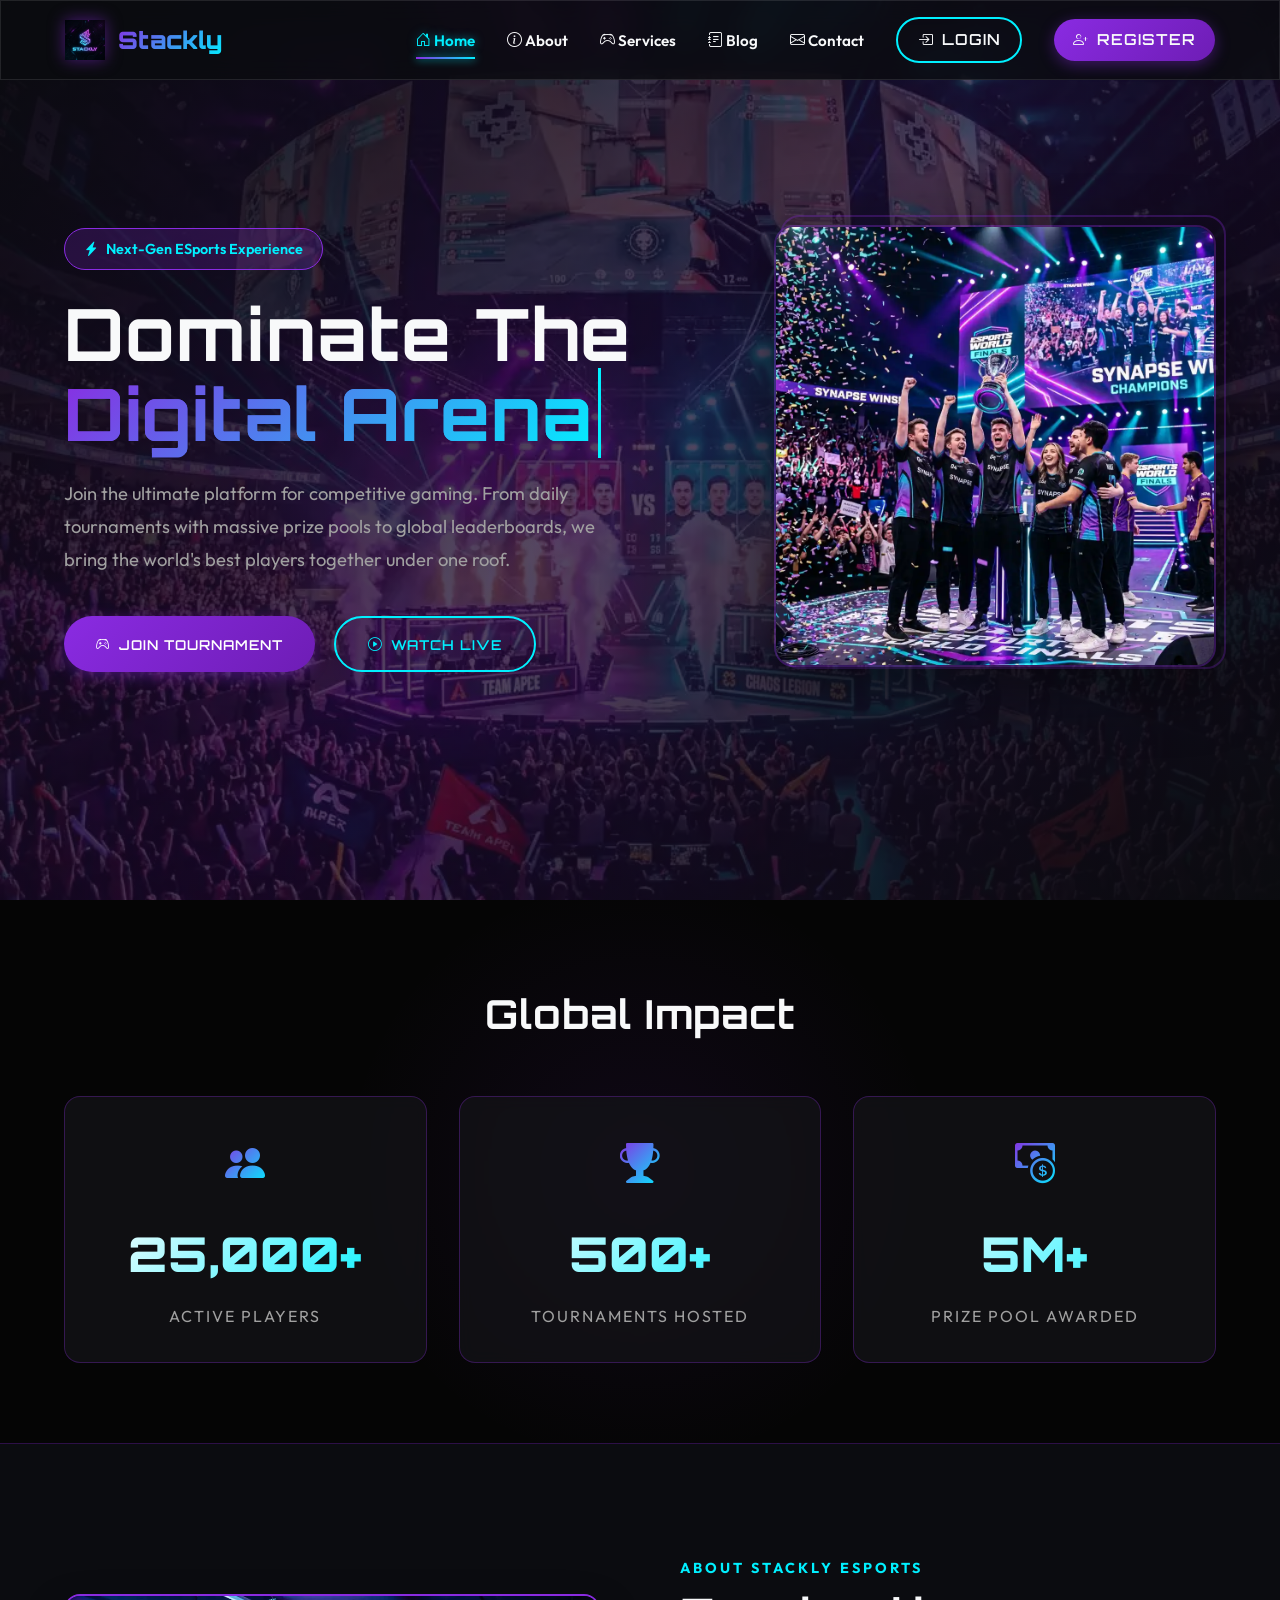
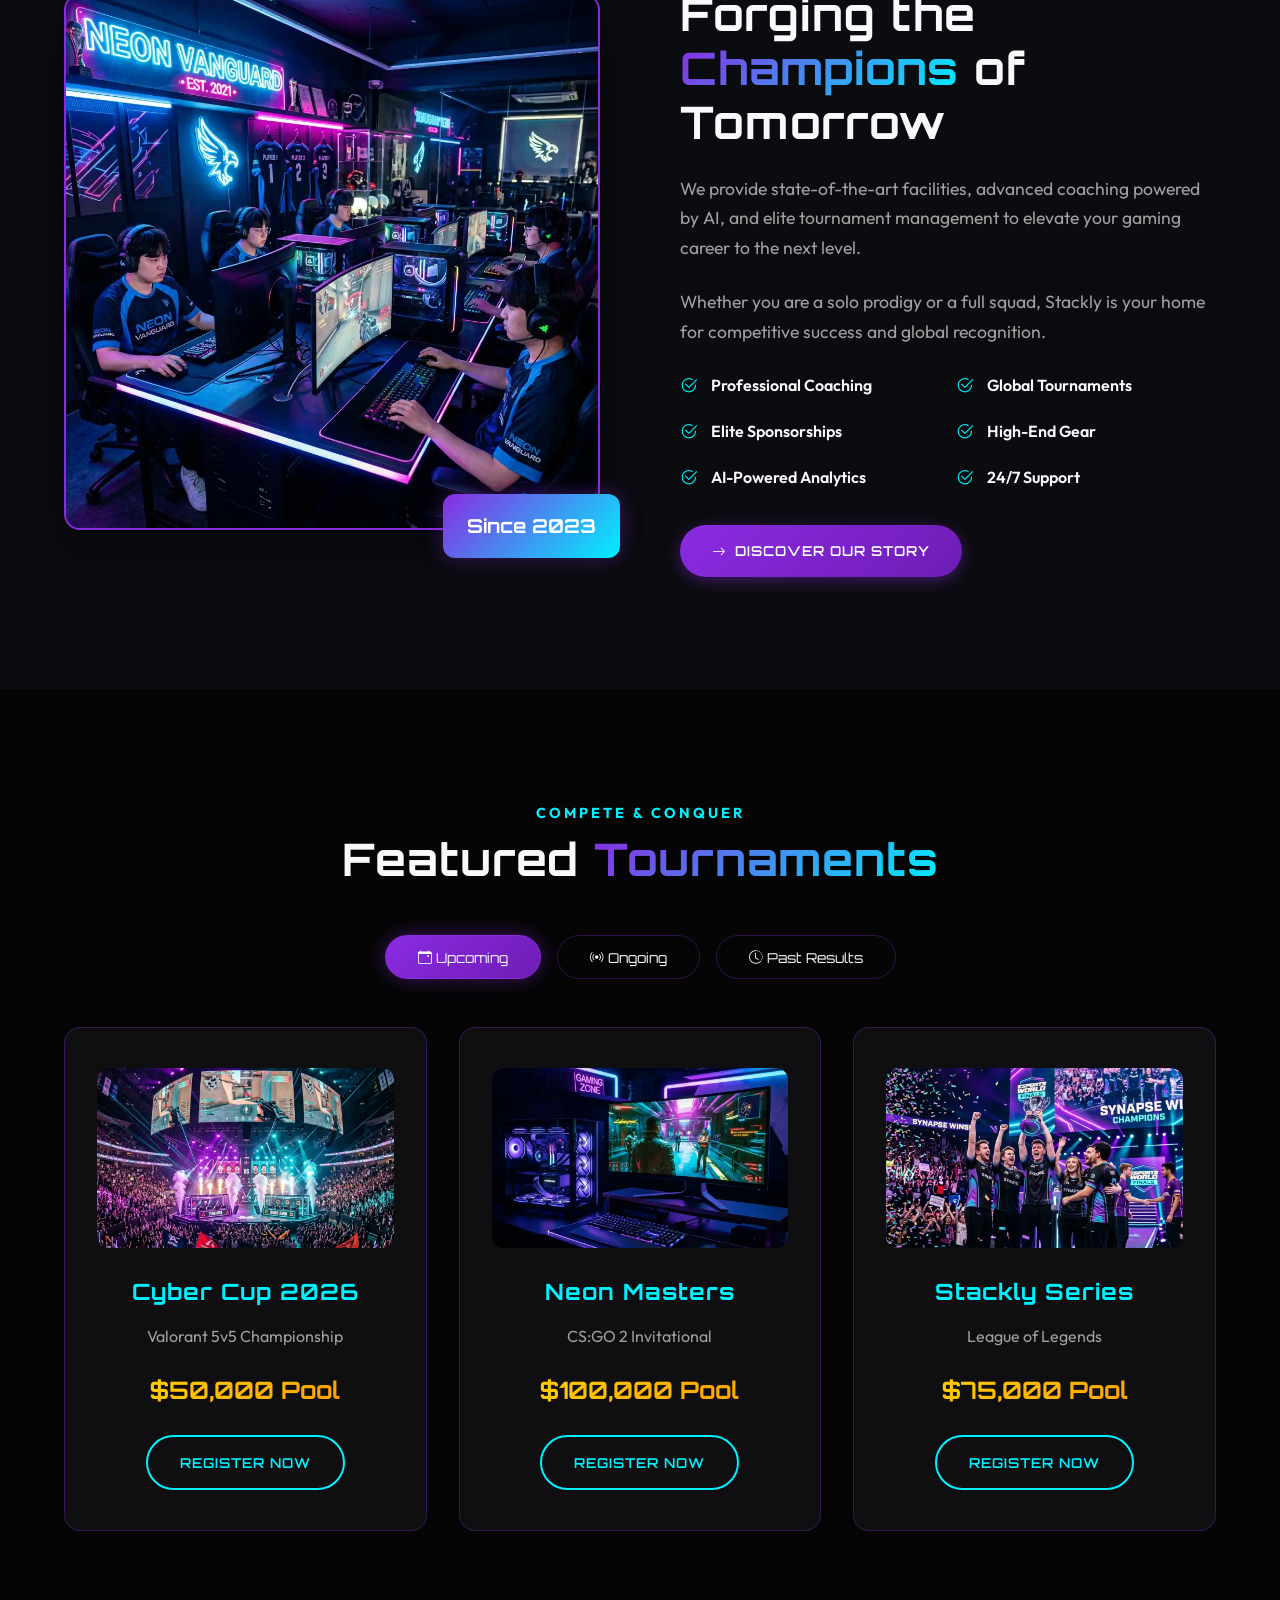
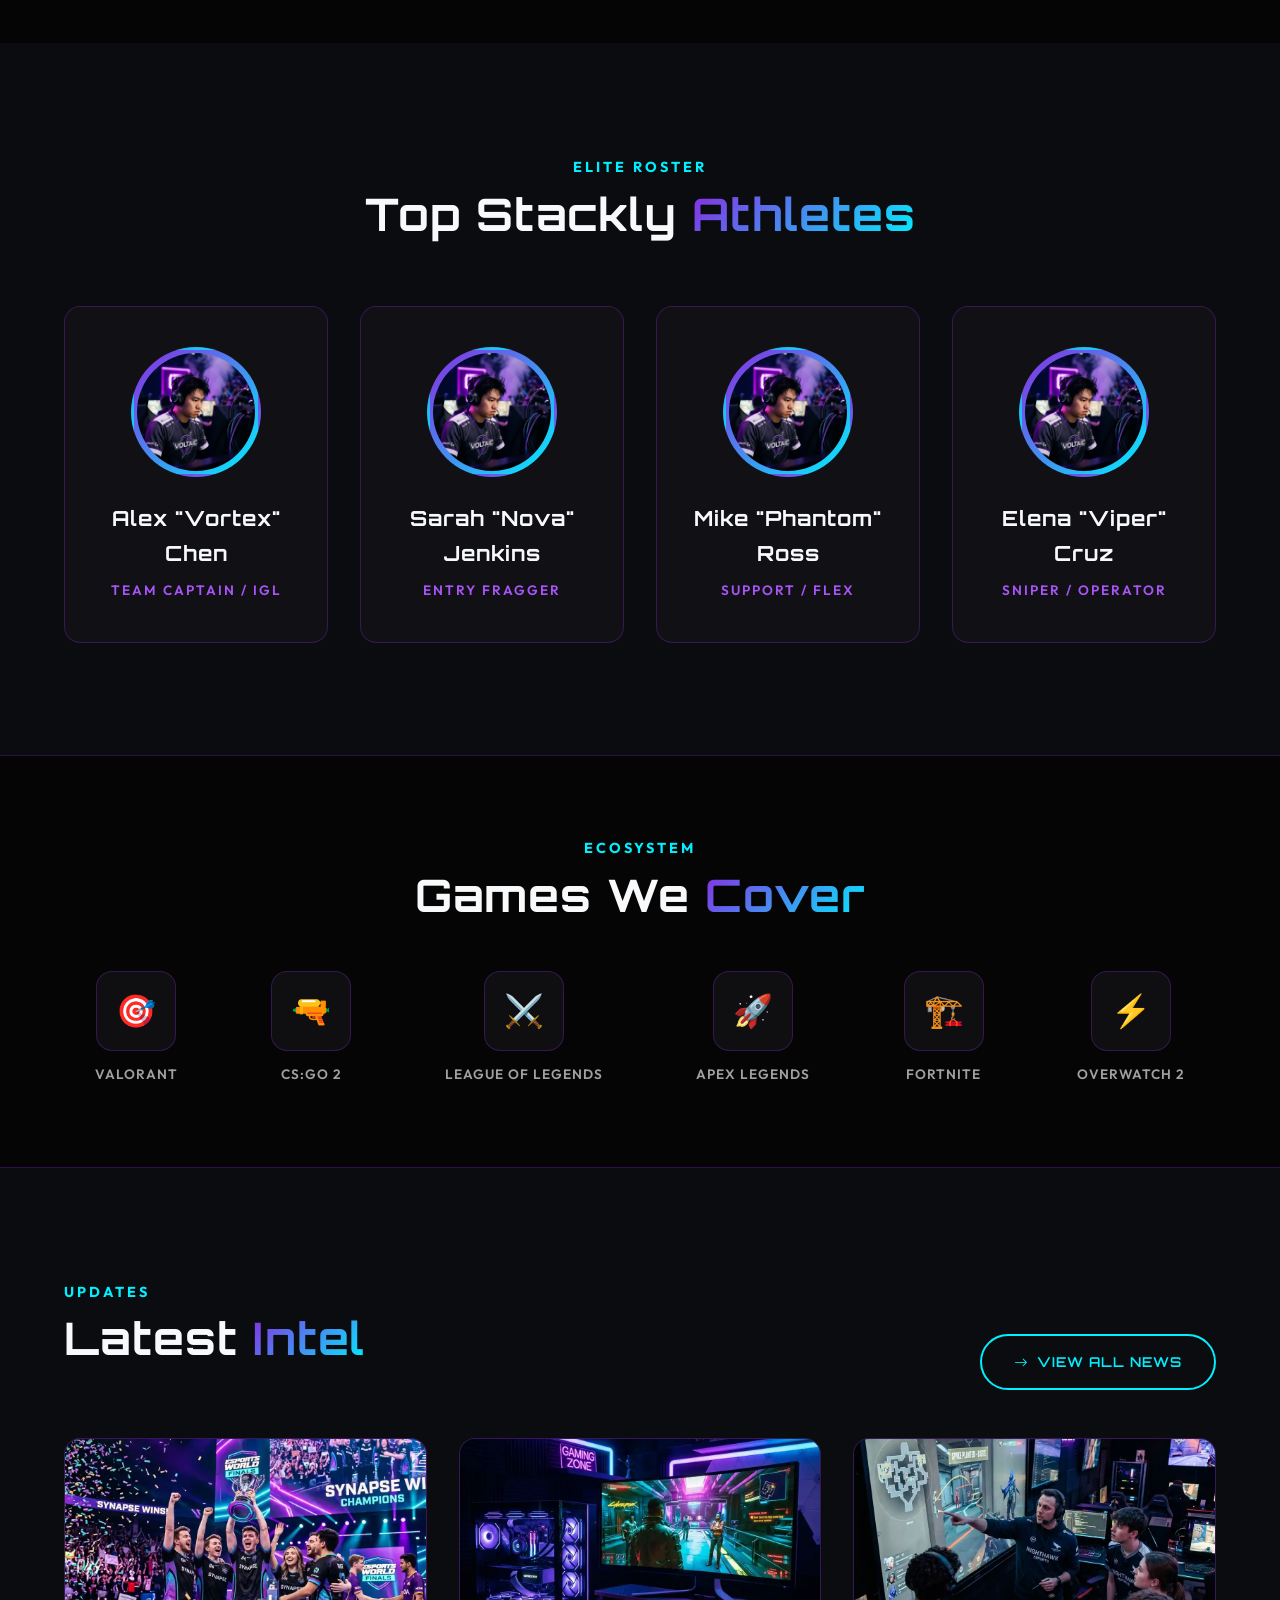
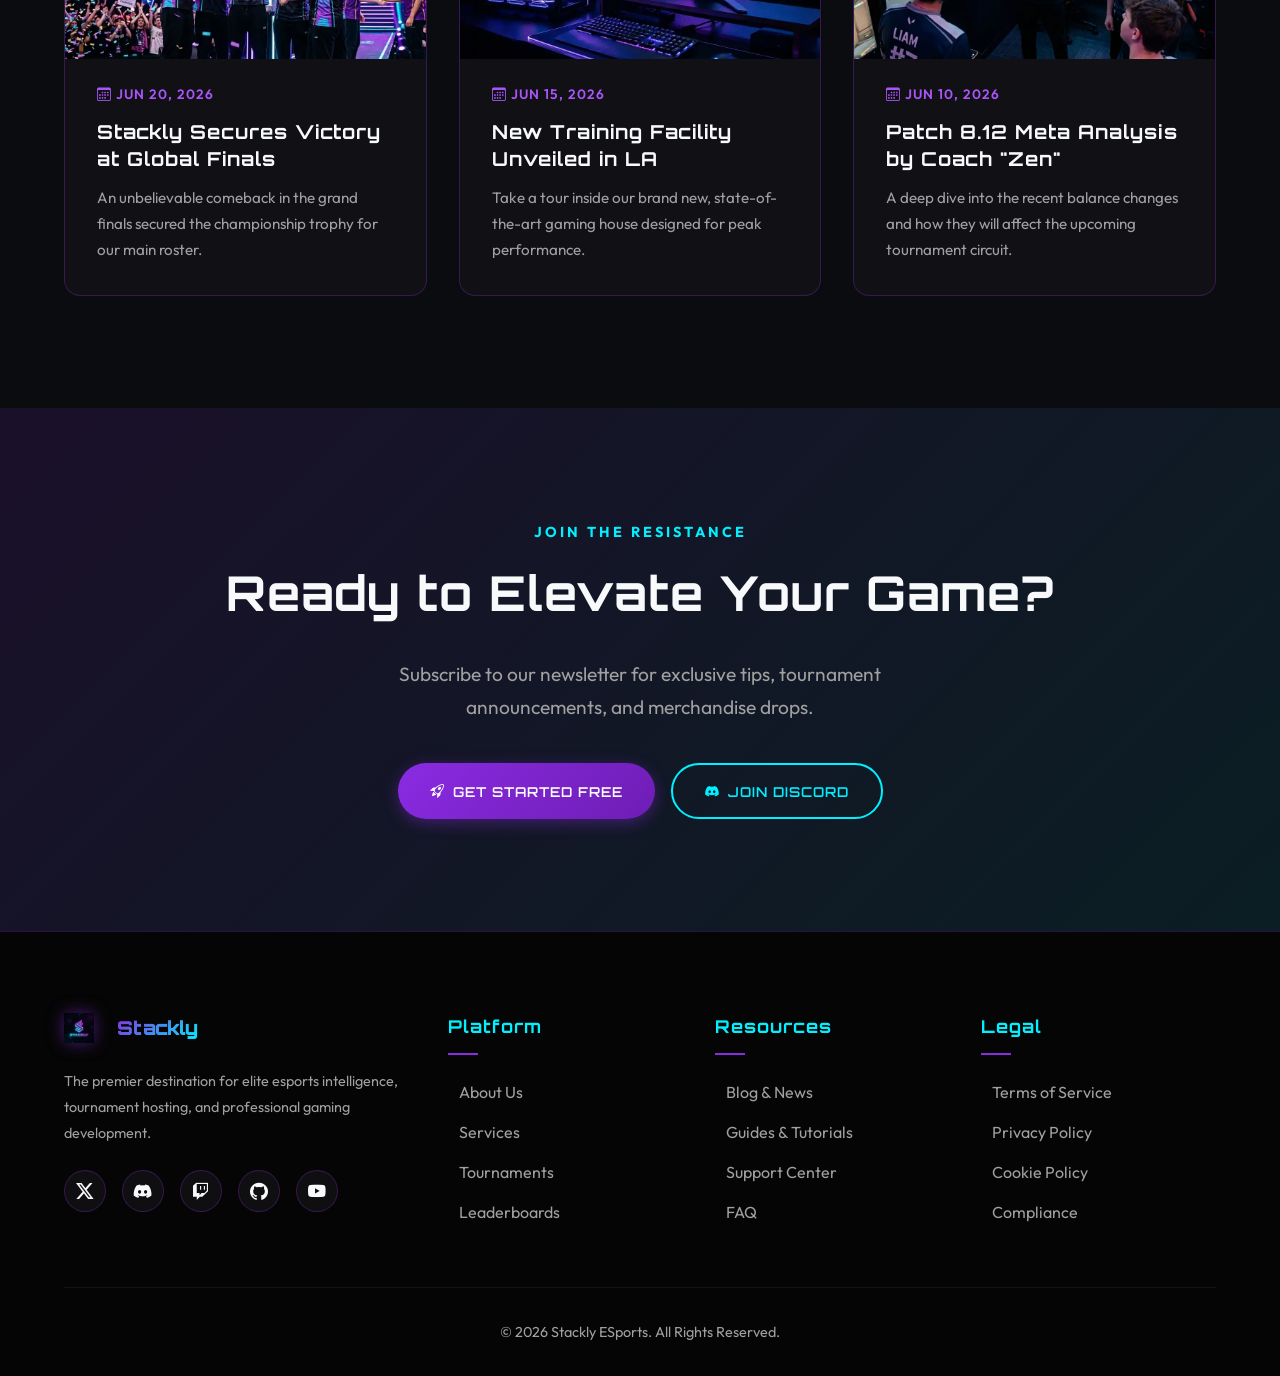
==== commit c0069c14: "Added GitHub link to footer" ====
--- a/index.html
+++ b/index.html
@@ -602,6 +602,7 @@
             <a href="error.html" title="Twitter"><i class="bi bi-twitter-x"></i></a>
             <a href="error.html" title="Discord"><i class="bi bi-discord"></i></a>
             <a href="error.html" title="Twitch"><i class="bi bi-twitch"></i></a>
+            <a href="https://github.com/lingalamanasa/ESPORTS" target="_blank" rel="noopener noreferrer" title="GitHub"><i class="bi bi-github"></i></a>
             <a href="error.html" title="YouTube"><i class="bi bi-youtube"></i></a>
           </div>
         </div>
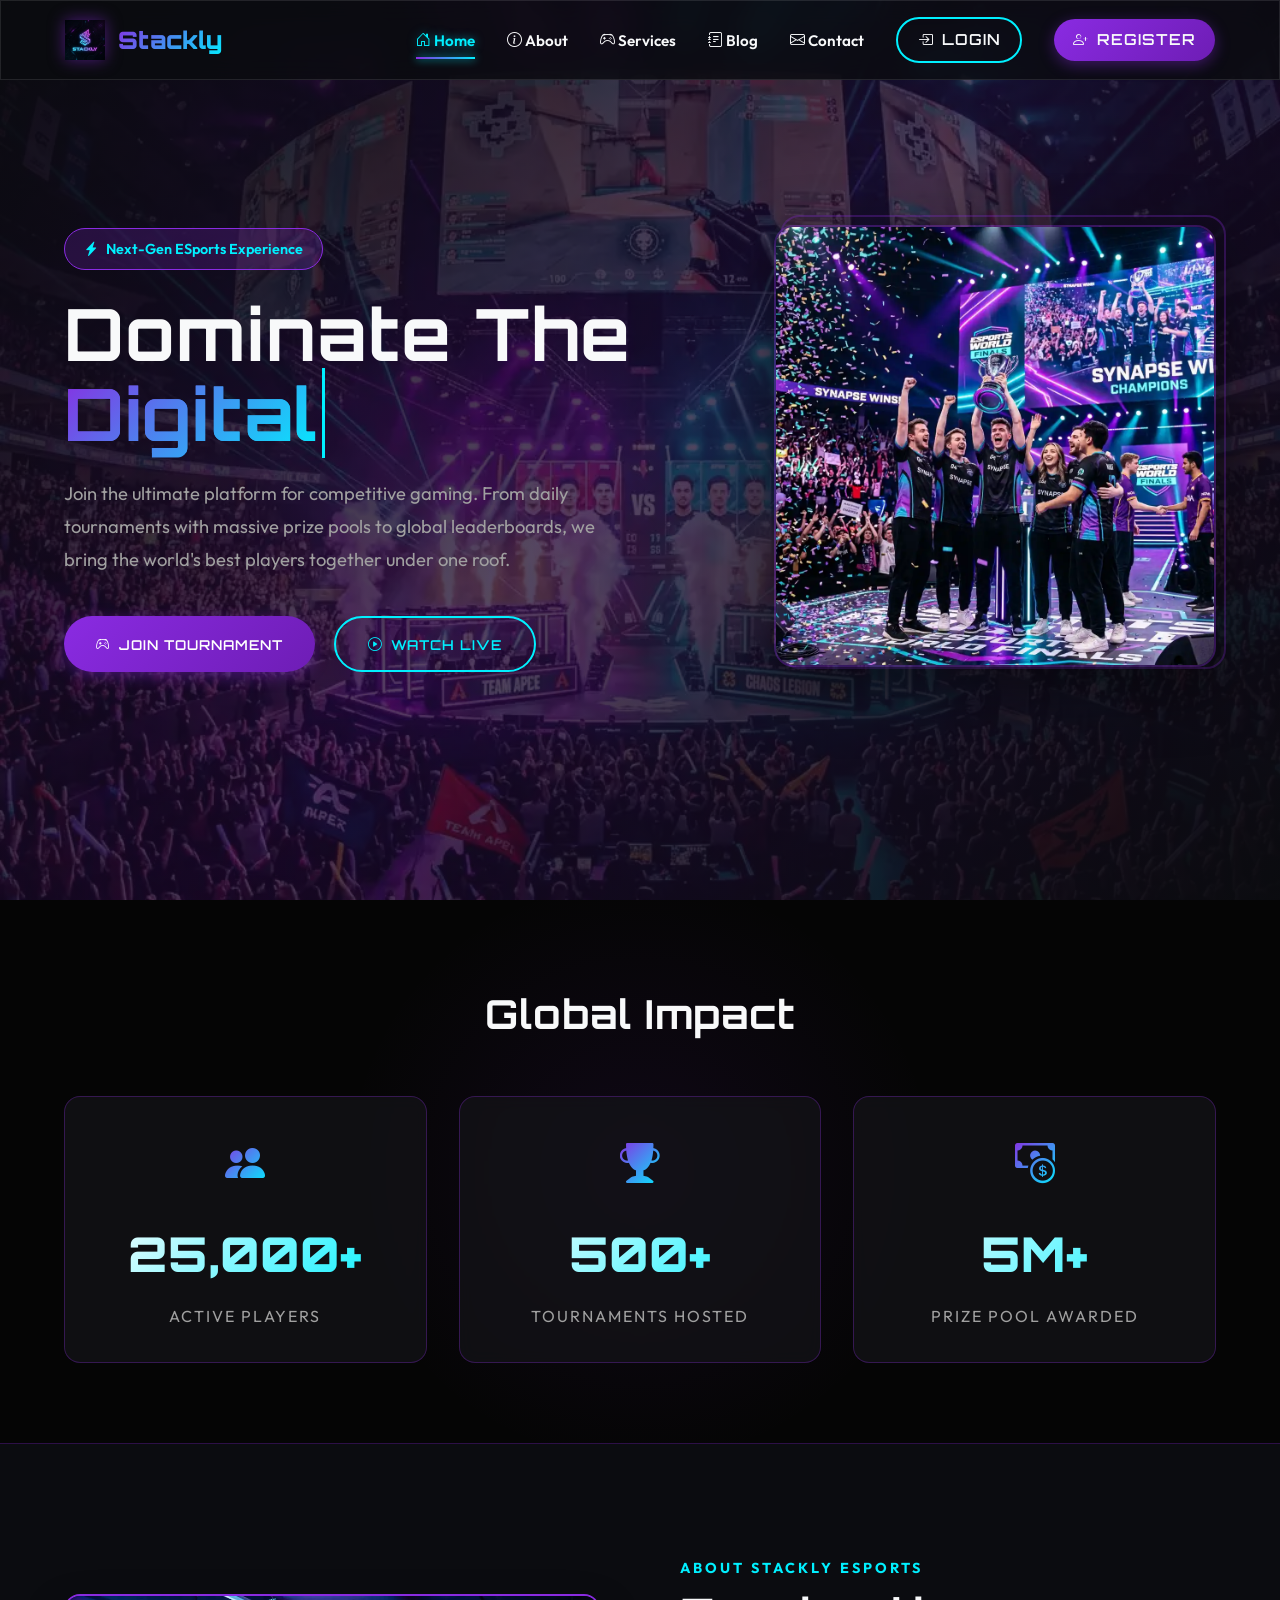
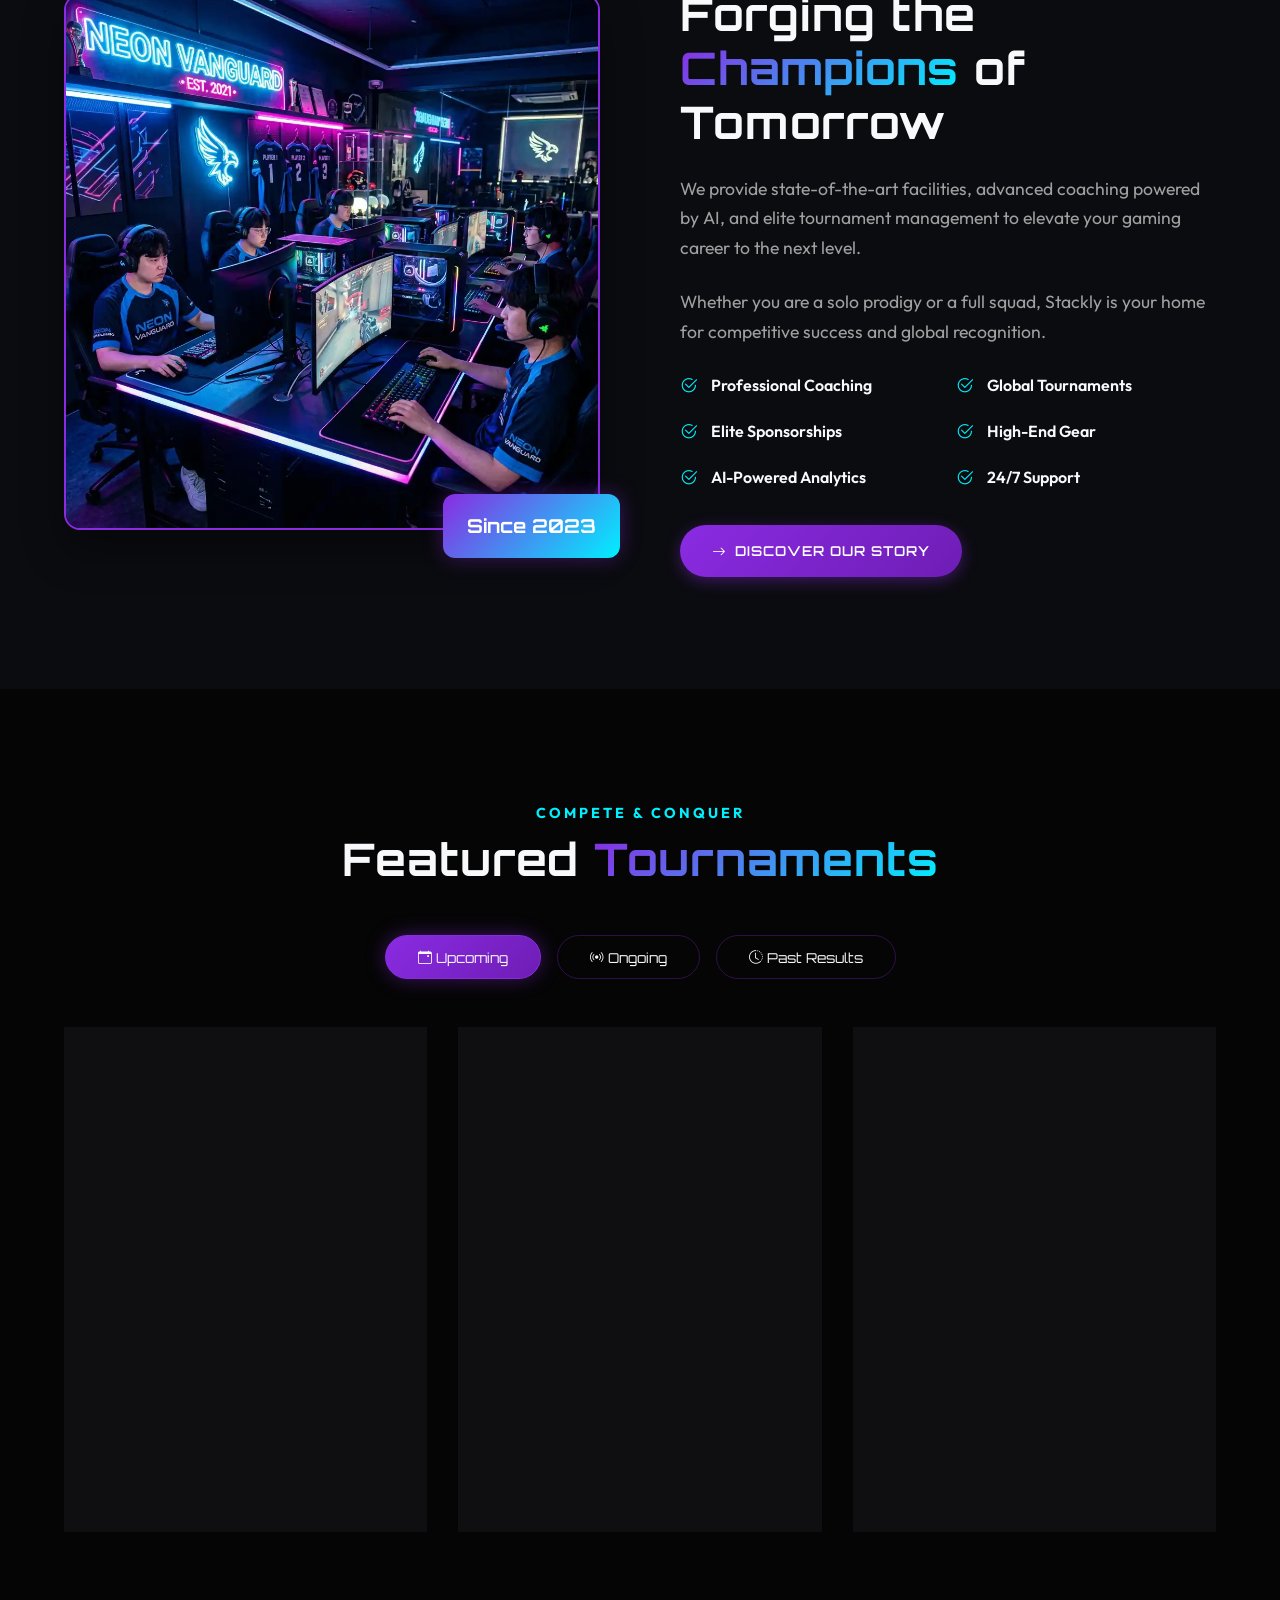
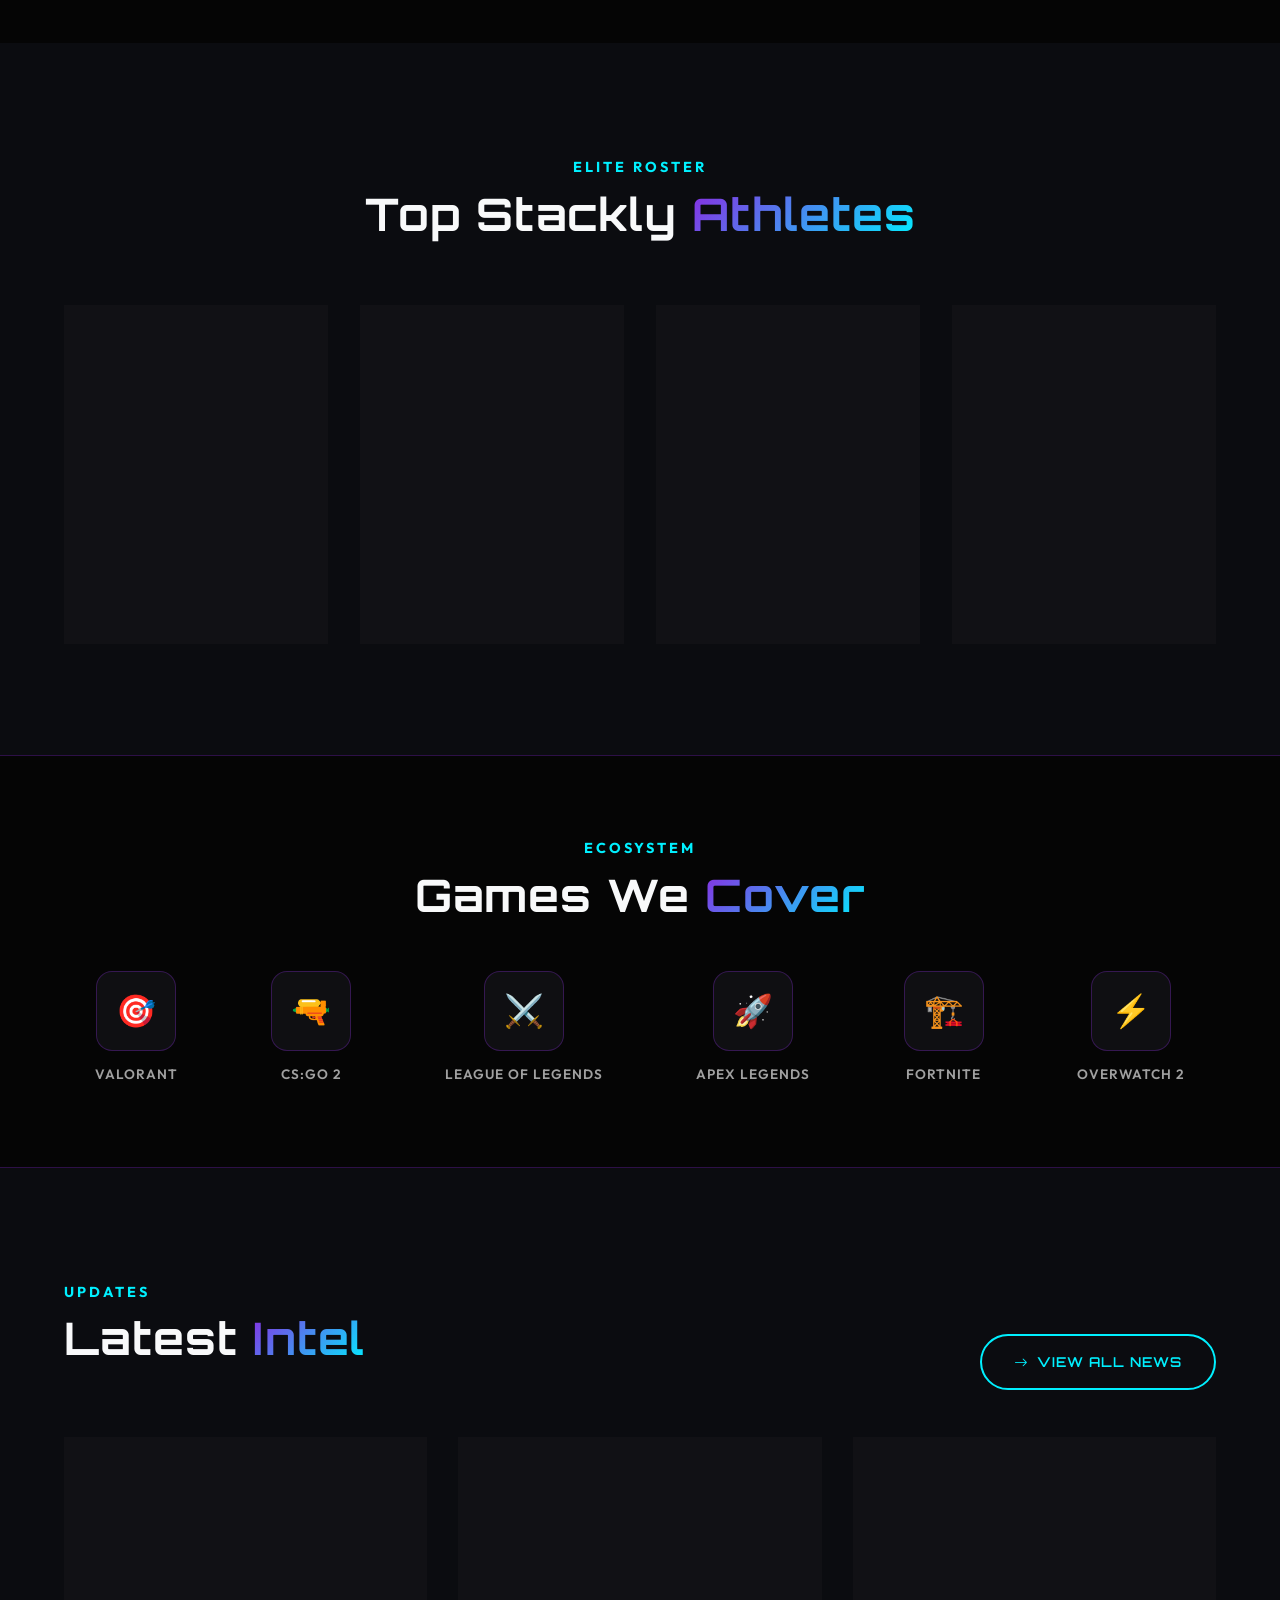
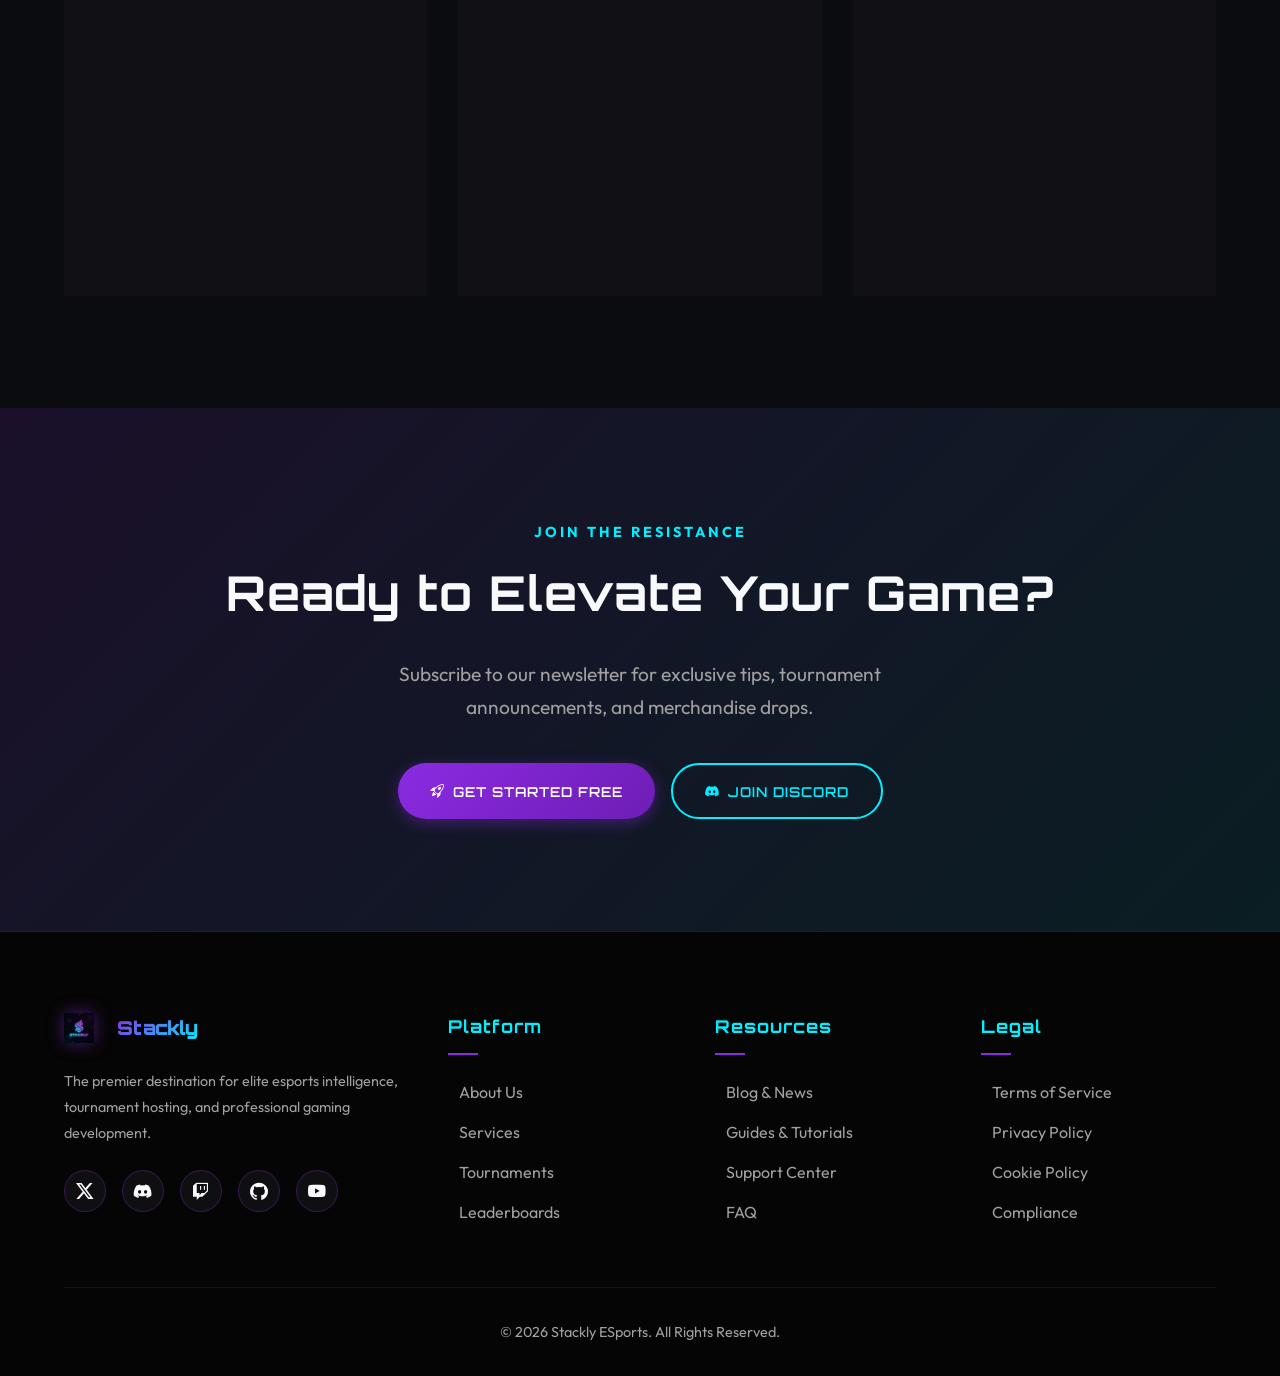
==== commit 4e02926e: "Fix mobile hero layout, add logout button to dashboards, update GitHub links" ====
--- a/index.html
+++ b/index.html
@@ -254,14 +254,30 @@
     .cta-section p { color: var(--text-muted); font-size: 1.2rem; max-width: 600px; margin: 0 auto 2.5rem; }
 
     @media (max-width: 768px) {
-      .hero-title { font-size: 2.5rem; }
-      .hero-grid { grid-template-columns: 1fr; text-align: center; }
-      .hero-text { margin: 0 auto 2rem; }
-      .hero-buttons { justify-content: center; }
-      .hero-image { margin-top: 2rem; }
+      .hero-title { font-size: 1.6rem; word-wrap: break-word; overflow-wrap: break-word; }
+      .hero-grid { grid-template-columns: 1fr 1fr; text-align: left; gap: 1.5rem; }
+      .hero-text { font-size: 0.85rem; margin-bottom: 1.5rem; }
+      .hero-buttons { justify-content: flex-start; }
+      .hero-image { margin-top: 0; }
+      .hero-image img { border-radius: 14px; }
       .about-grid { grid-template-columns: 1fr; }
       .about-img .floating-badge { right: 10px; bottom: -15px; }
       .news-header { flex-direction: column; gap: 1rem; align-items: flex-start; }
+      .typed-wrapper { display: block; min-width: unset; }
+      .hero-badge { font-size: 0.7rem; padding: 0.4rem 0.8rem; }
+    }
+    @media (max-width: 480px) {
+      .hero-grid { grid-template-columns: 1fr 0.8fr; gap: 1rem; }
+      .hero-title { font-size: 1.2rem; }
+      .hero-text { font-size: 0.75rem; margin-bottom: 1rem; line-height: 1.5; }
+      .hero-buttons { flex-direction: column; gap: 0.6rem; }
+      .hero-buttons .btn-primary,
+      .hero-buttons .btn-secondary { font-size: 0.7rem; padding: 0.5rem 1rem; }
+      .hero-badge { font-size: 0.6rem; padding: 0.3rem 0.6rem; margin-bottom: 0.8rem; }
+      .hero-image img { border-radius: 10px; }
+      .hero-image::before { display: none; }
+      .cta-section h2 { font-size: 1.6rem; }
+      .cta-section p { font-size: 0.95rem; }
     }
   </style>
 </head>
--- a/style.css
+++ b/style.css
@@ -42,12 +42,16 @@
   color: var(--text-light);
   line-height: 1.7;
   overflow-x: hidden;
+  overflow-wrap: break-word;
+  word-wrap: break-word;
 }
 
 h1, h2, h3, h4, h5, h6 {
   font-family: 'Orbitron', sans-serif;
   font-weight: 700;
   letter-spacing: 1px;
+  overflow-wrap: break-word;
+  word-wrap: break-word;
 }
 
 a {
@@ -739,6 +743,8 @@
     transition: var(--transition);
     z-index: 999;
     border-left: 1px solid var(--border-color);
+    overflow-y: auto;
+    padding: 2rem 0;
   }
   .nav-links.active {
     right: 0;
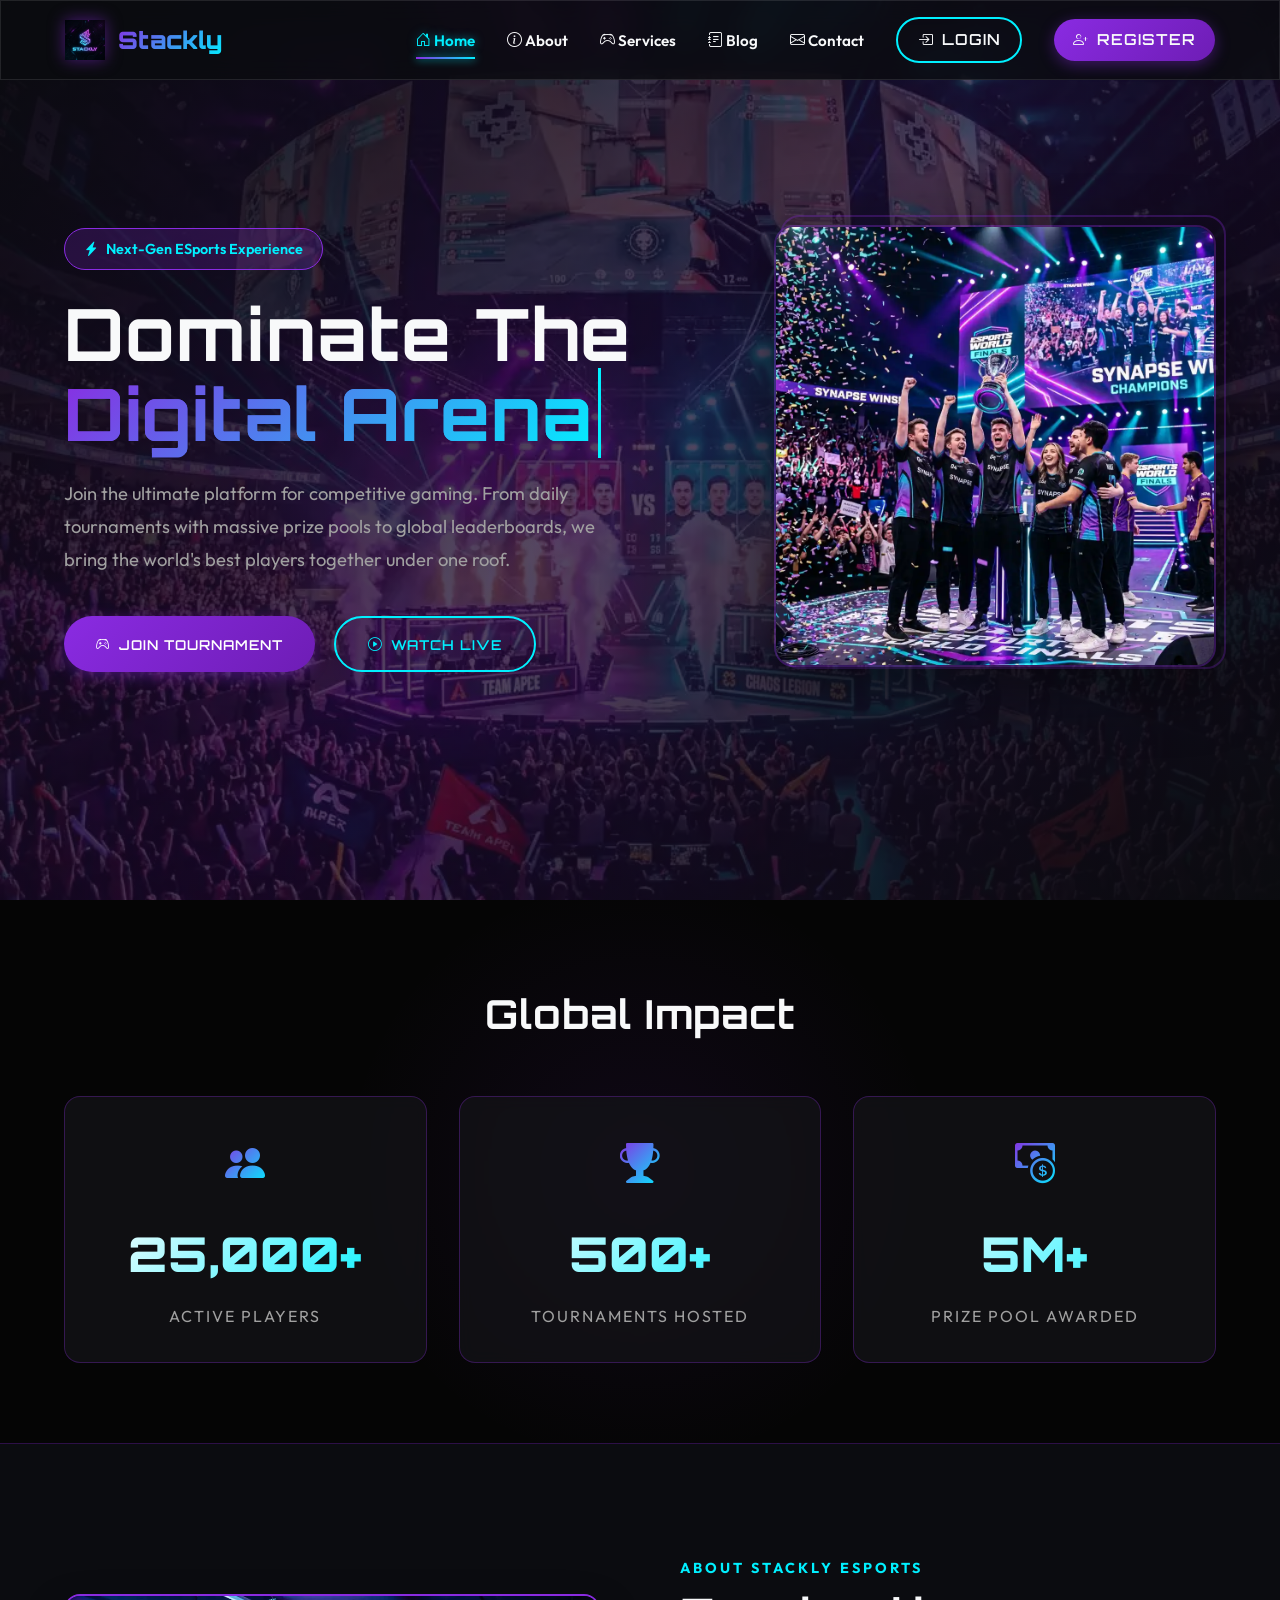
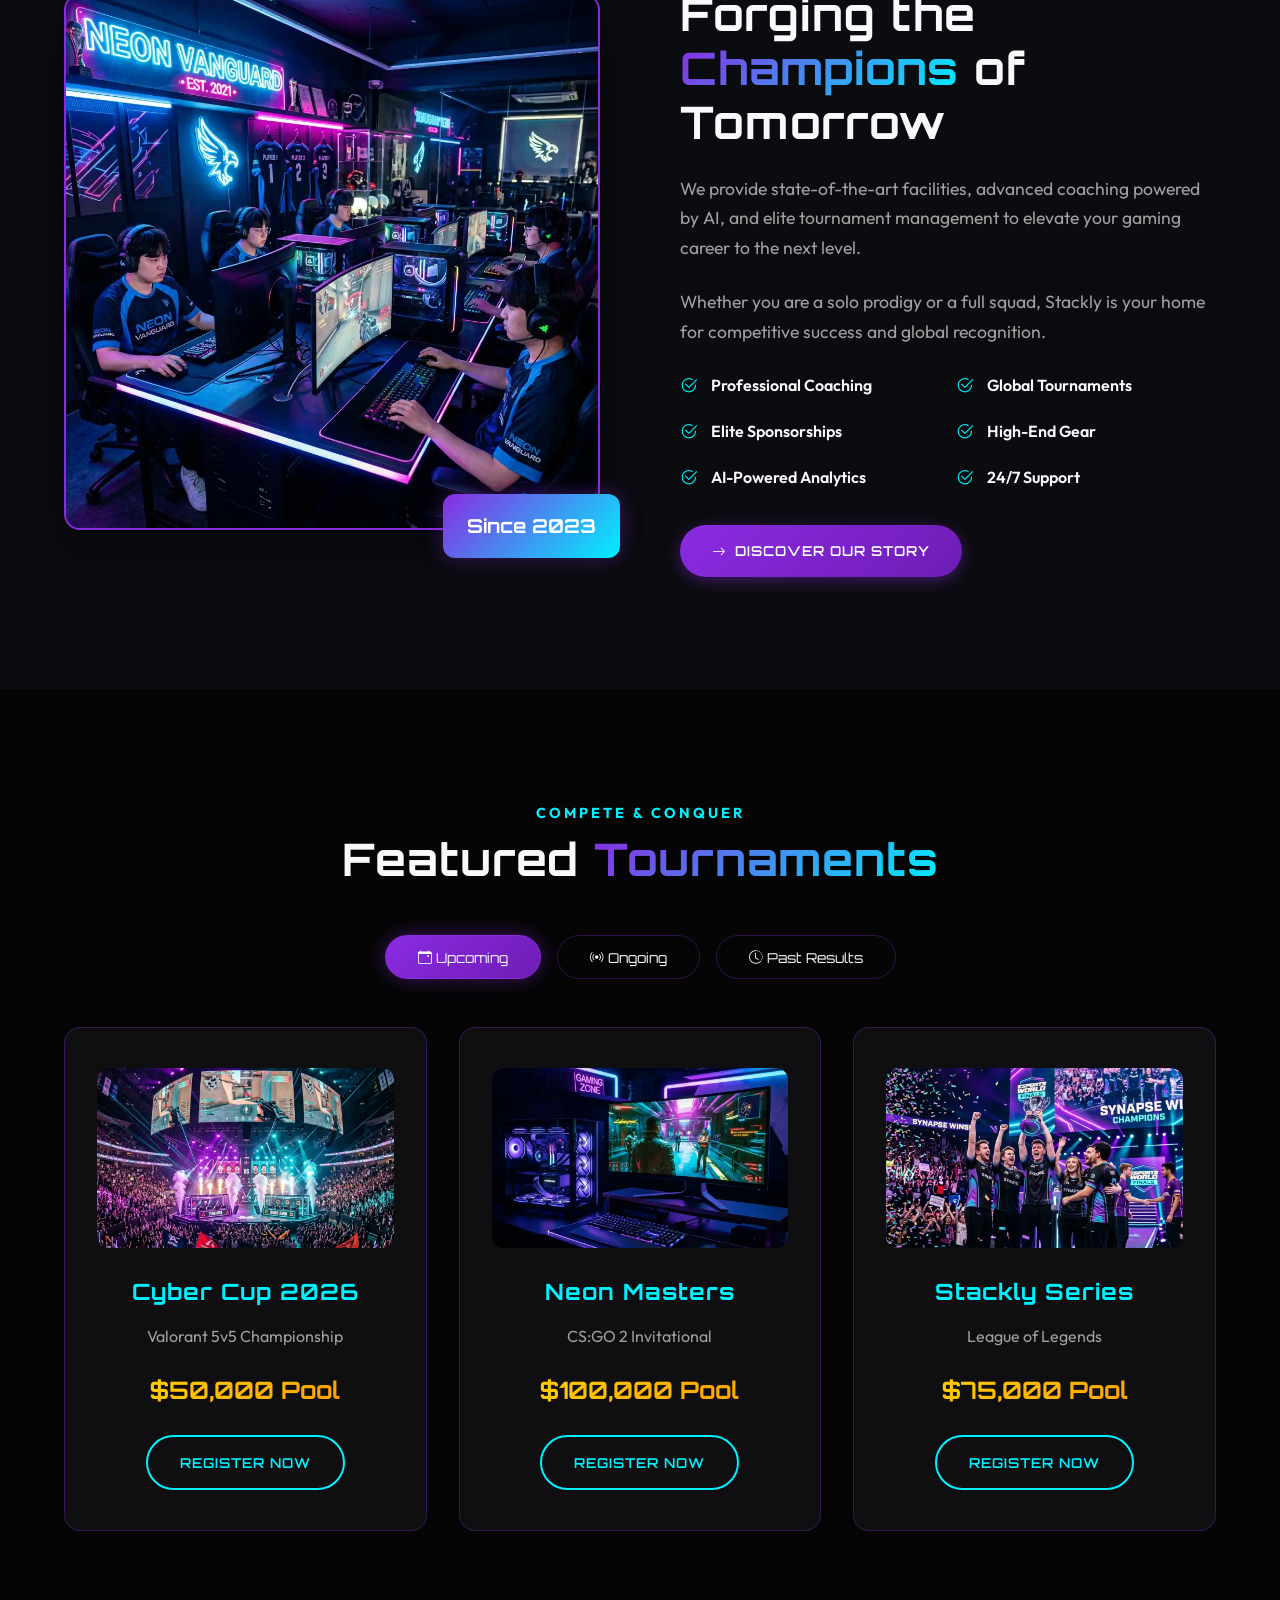
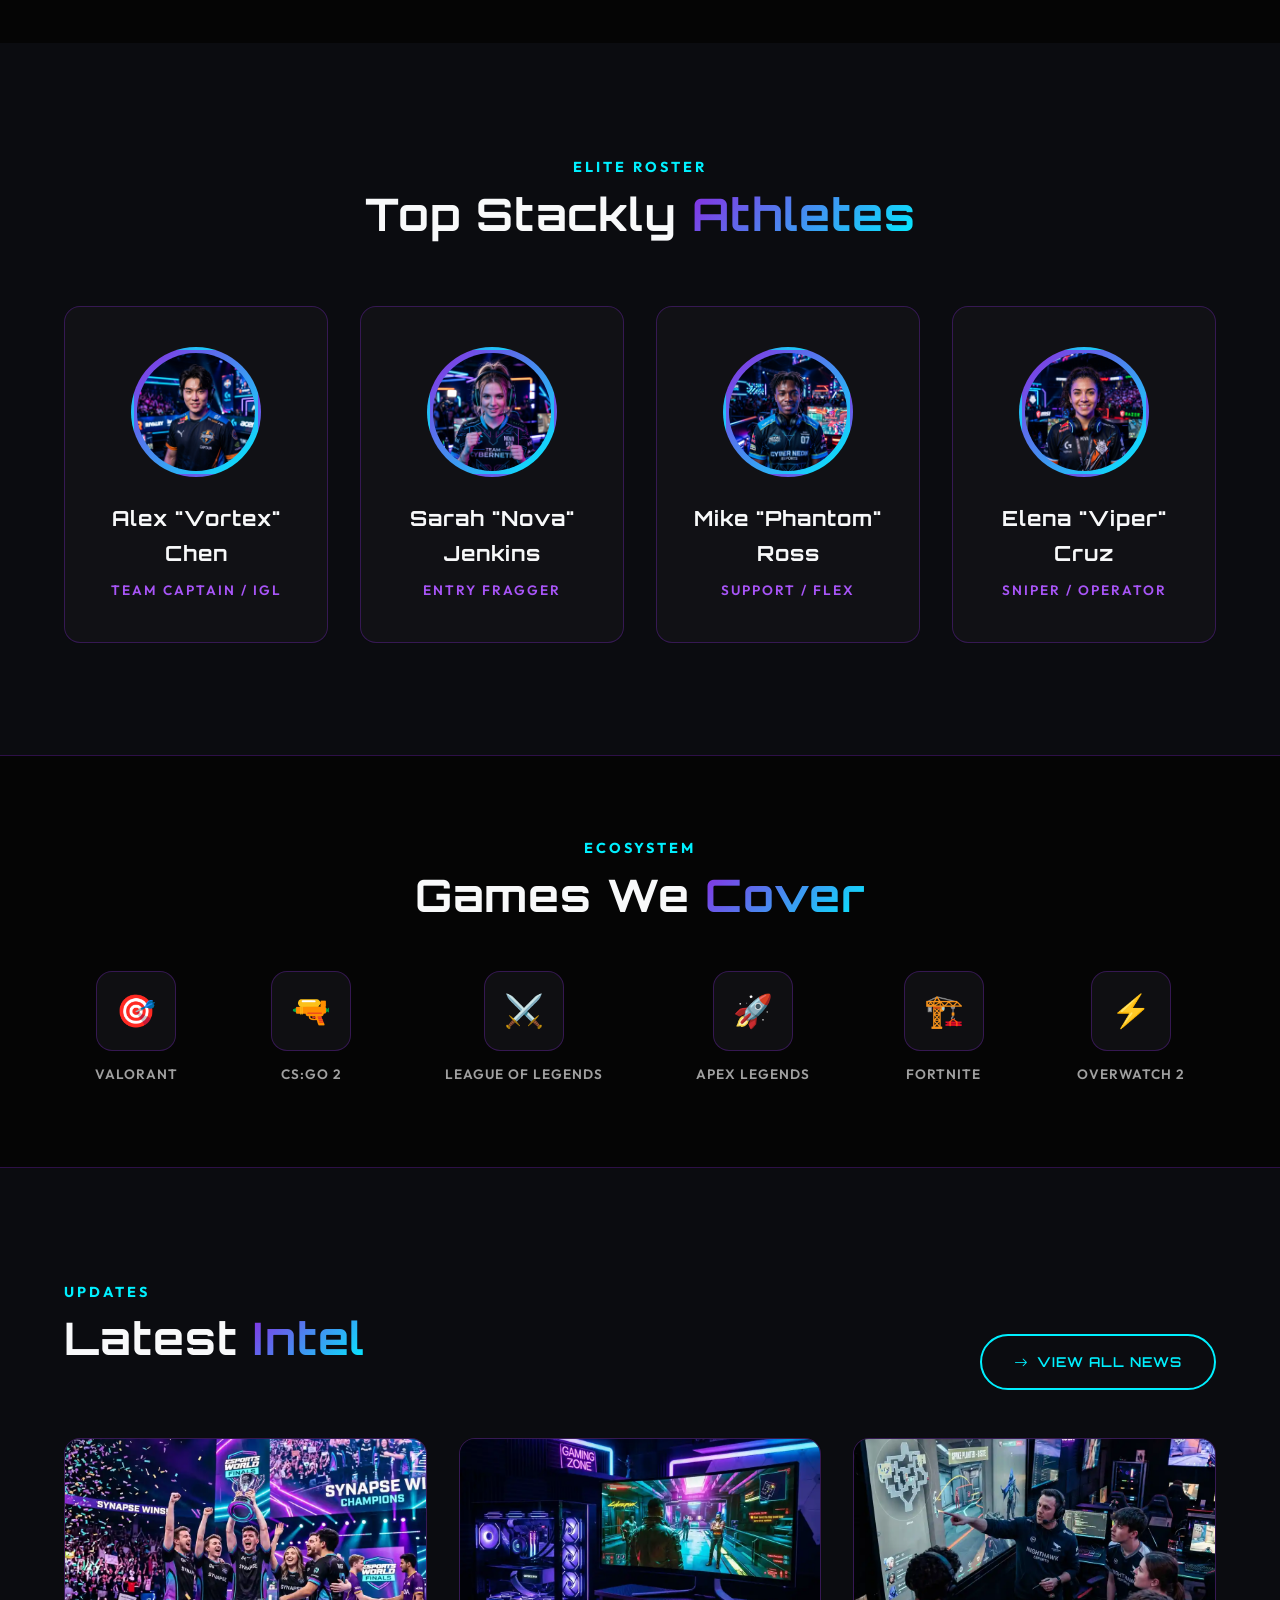
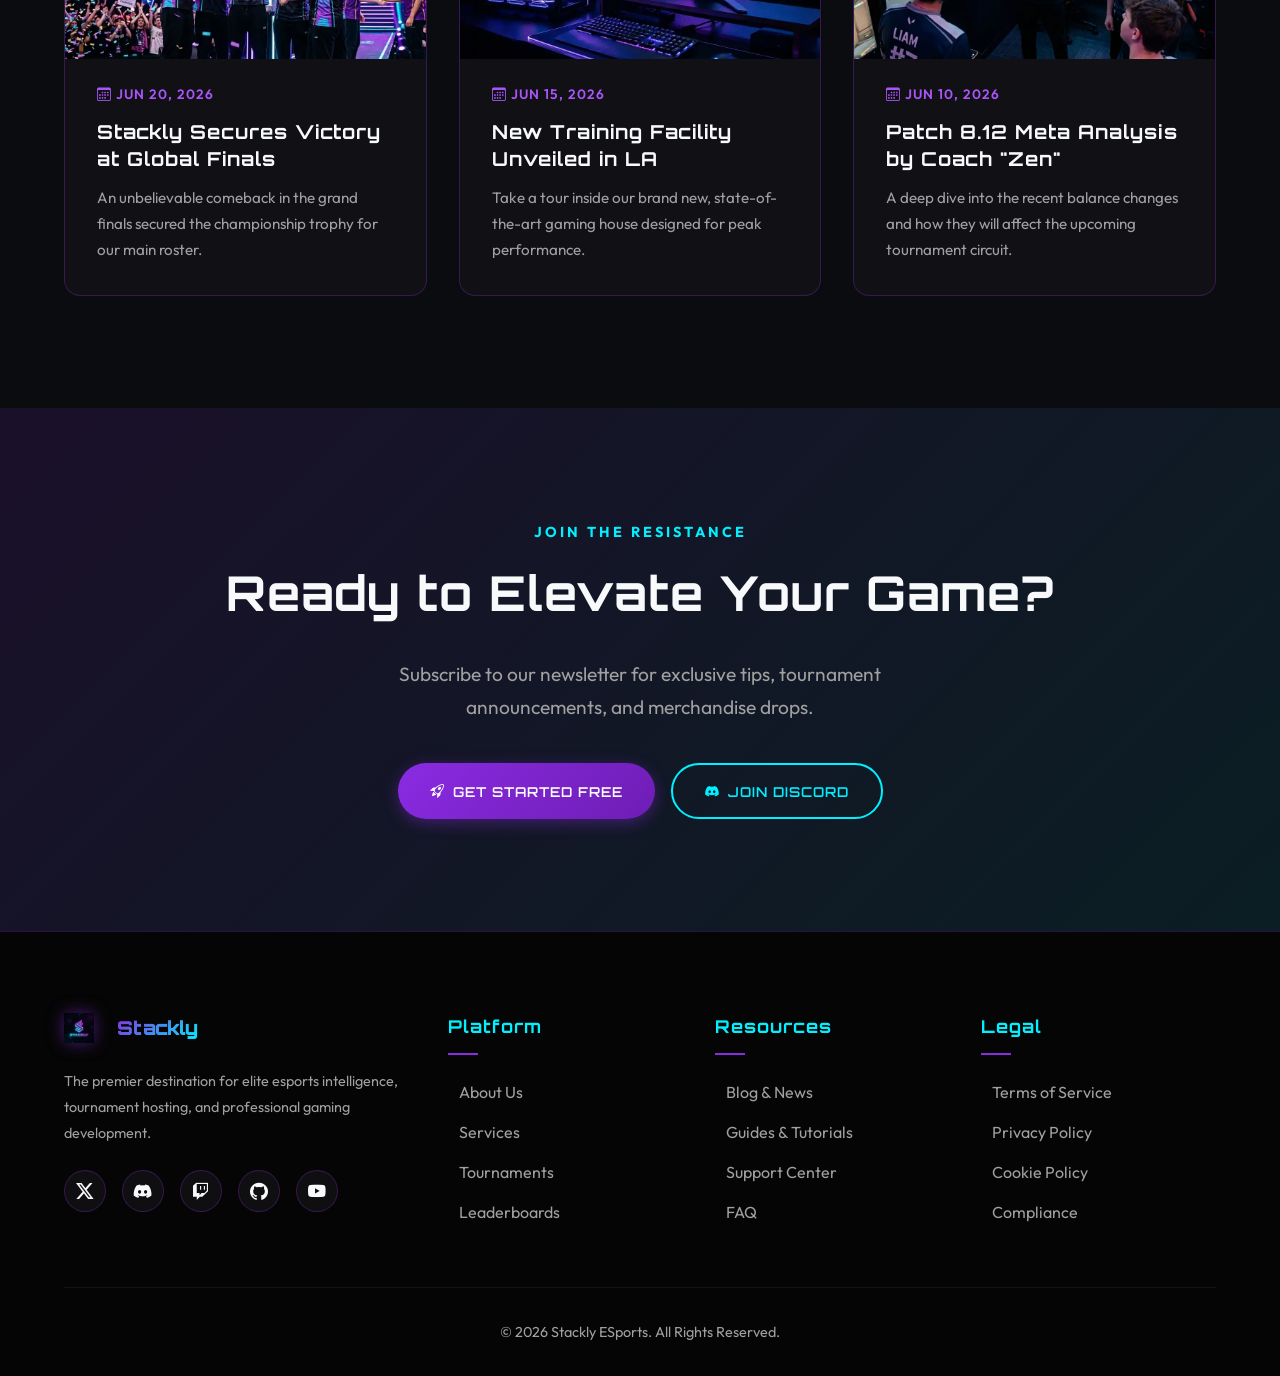
==== commit 98316513: "Update player and team portraits with unique images" ====
--- a/index.html
+++ b/index.html
@@ -486,22 +486,22 @@
       </div>
       <div class="players-grid stagger-children">
         <div class="glass-card player-card fade-up">
-          <div class="avatar"><div class="avatar-inner"><img src="assets/images/player-portrait.webp" alt="Alex Vortex"></div></div>
+          <div class="avatar"><div class="avatar-inner"><img src="assets/images/player-1.png" alt="Alex Vortex"></div></div>
           <h3>Alex "Vortex" Chen</h3>
           <div class="role">Team Captain / IGL</div>
         </div>
         <div class="glass-card player-card fade-up">
-          <div class="avatar"><div class="avatar-inner"><img src="assets/images/player-portrait.webp" alt="Sarah Nova"></div></div>
+          <div class="avatar"><div class="avatar-inner"><img src="assets/images/player-2.png" alt="Sarah Nova"></div></div>
           <h3>Sarah "Nova" Jenkins</h3>
           <div class="role">Entry Fragger</div>
         </div>
         <div class="glass-card player-card fade-up">
-          <div class="avatar"><div class="avatar-inner"><img src="assets/images/player-portrait.webp" alt="Mike Phantom"></div></div>
+          <div class="avatar"><div class="avatar-inner"><img src="assets/images/player-3.png" alt="Mike Phantom"></div></div>
           <h3>Mike "Phantom" Ross</h3>
           <div class="role">Support / Flex</div>
         </div>
         <div class="glass-card player-card fade-up">
-          <div class="avatar"><div class="avatar-inner"><img src="assets/images/player-portrait.webp" alt="Elena Viper"></div></div>
+          <div class="avatar"><div class="avatar-inner"><img src="assets/images/player-4.png" alt="Elena Viper"></div></div>
           <h3>Elena "Viper" Cruz</h3>
           <div class="role">Sniper / Operator</div>
         </div>
